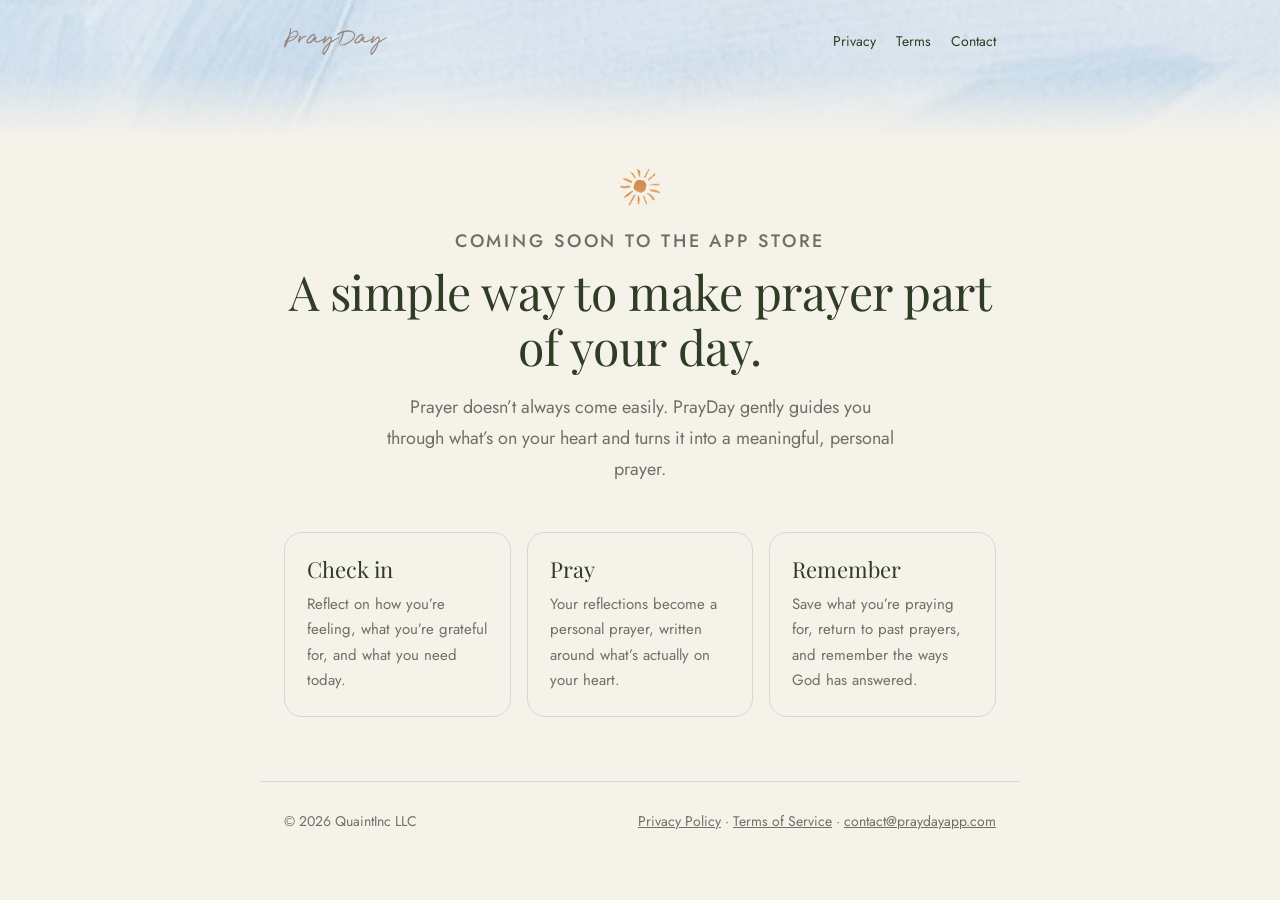
==== index.html @ afdf1d5a "PrayDay site: home page, Privacy Policy and Terms of Service Co-Authored-By: Claude Opus 5.5 <norepl" ====
<!DOCTYPE html>
<html lang="en">
<head>
<meta charset="utf-8">
<meta name="viewport" content="width=device-width, initial-scale=1">
<title>PrayDay · Personal prayer, every day</title>
<meta name="description" content="PrayDay helps you put what's on your heart into words and grow closer to God through prayer.">
<link rel="icon" href="assets/sun-icon.png">
<link rel="preconnect" href="https://fonts.googleapis.com">
<link rel="preconnect" href="https://fonts.gstatic.com" crossorigin>
<link href="https://fonts.googleapis.com/css2?family=Playfair+Display:ital@0;1&family=Jost:wght@400;500&display=swap" rel="stylesheet">
<link rel="stylesheet" href="style.css">
</head>
<body>
<header class="sky">
  <nav>
    <a href="./"><img src="assets/logo-praydayl.svg" alt="PrayDay"></a>
    <div class="links"><a href="privacy.html">Privacy</a><a href="terms.html">Terms</a><a href="mailto:contact@praydayapp.com">Contact</a></div>
  </nav>
</header>

<main>
  <section class="hero">
    <img class="sun" src="assets/sun-icon.png" alt="">
    <p class="kicker" style="margin-top:18px">Coming soon to the App Store</p>
    <h1>A simple way to make prayer part of your day.</h1>
    <p>Prayer doesn’t always come easily. PrayDay gently guides you through what’s on your heart and turns it into a meaningful, personal prayer.</p>
  </section>

  <section class="cards">
    <div class="card"><h3>Check in</h3><p>Reflect on how you’re feeling, what you’re grateful for, and what you need today.</p></div>
    <div class="card"><h3>Pray</h3><p>Your reflections become a personal prayer, written around what’s actually on your heart.</p></div>
    <div class="card"><h3>Remember</h3><p>Save what you’re praying for, return to past prayers, and remember the ways God has answered.</p></div>
  </section>
</main>

<footer>
  <span>© 2026 QuaintInc LLC</span>
  <span><a href="privacy.html">Privacy Policy</a> · <a href="terms.html">Terms of Service</a> · <a href="mailto:contact@praydayapp.com">contact@praydayapp.com</a></span>
</footer>
</body>
</html>
---- style.css ----
:root {
  --bg: #F5F2EA;
  --ink: #23241F;
  --ink2: #6E7065;
  --green: #3A4A2E;
  --green2: #2F3D24;
  --gold: #A9814F;
  --line: rgba(35, 36, 31, 0.13);
}
* { box-sizing: border-box; }
html, body { margin: 0; padding: 0; }
body {
  background: var(--bg);
  color: var(--ink);
  font: 400 16px/1.7 Jost, 'Helvetica Neue', Helvetica, Arial, sans-serif;
  -webkit-font-smoothing: antialiased;
}
a { color: var(--green2); }
a:hover { color: var(--gold); }

.sky {
  height: 150px;
  background: url(assets/onb-sky.png) center top / cover no-repeat;
  position: relative;
}
.sky::after {
  content: '';
  position: absolute; inset: auto 0 0 0; height: 80px;
  background: linear-gradient(180deg, rgba(245, 242, 234, 0), var(--bg) 88%);
}
.sky nav {
  position: relative; z-index: 1;
  max-width: 760px; margin: 0 auto; padding: 28px 24px 0;
  display: flex; align-items: center; justify-content: space-between;
}
.sky nav img { width: 104px; height: auto; display: block; }
.sky nav .links { display: flex; gap: 20px; font-size: 14px; }
.sky nav .links a { color: var(--green2); text-decoration: none; }

main { max-width: 760px; margin: 0 auto; padding: 8px 24px 64px; }
.kicker {
  font: 500 12px/1 Jost, sans-serif; letter-spacing: 0.16em; text-transform: uppercase;
  color: var(--gold); margin: 0;
}
h1, h2, h3 { font-family: 'Playfair Display', Georgia, serif; font-weight: 400; color: var(--green2); }
h1 { font-size: 42px; line-height: 1.15; margin: 14px 0 0; letter-spacing: -0.01em; }
h2 { font-size: 26px; line-height: 1.25; margin: 44px 0 0; }
h3 { font-size: 20px; line-height: 1.3; margin: 28px 0 0; color: var(--ink); }
.rule { width: 44px; height: 1px; background: var(--gold); margin: 26px 0; }
.meta { color: var(--ink2); font-size: 14px; margin: 18px 0 0; }
p, li { color: var(--ink); }
p { margin: 14px 0 0; }
ul { padding-left: 22px; margin: 12px 0 0; }
li { margin: 6px 0; }
.note {
  border: 1px solid var(--gold); padding: 18px 22px; margin: 26px 0 0;
  font-size: 15px; color: var(--ink);
}
.toc { columns: 2; column-gap: 32px; font-size: 15px; }
.toc a { text-decoration: none; }

.hero { text-align: center; padding-top: 10px; }
.hero img.sun { width: 40px; }
.hero h1 { font-size: 48px; }
.hero p { color: var(--ink2); font-size: 18px; max-width: 520px; margin: 18px auto 0; }
.cards { display: grid; grid-template-columns: repeat(3, 1fr); gap: 16px; margin-top: 48px; }
.card { border: 1px solid var(--line); border-radius: 18px; padding: 22px; }
.card h3 { margin: 0; font-size: 22px; color: var(--green2); }
.card p { color: var(--ink2); font-size: 15px; margin-top: 8px; }

footer {
  max-width: 760px; margin: 0 auto; padding: 28px 24px 48px;
  border-top: 1px solid var(--line); color: var(--ink2); font-size: 14px;
  display: flex; flex-wrap: wrap; gap: 8px 24px; justify-content: space-between;
}
footer a { color: var(--ink2); }

@media (max-width: 620px) {
  h1 { font-size: 34px; }
  .hero h1 { font-size: 38px; }
  .cards { grid-template-columns: 1fr; }
  .toc { columns: 1; }
  .sky nav .links { gap: 14px; }
}
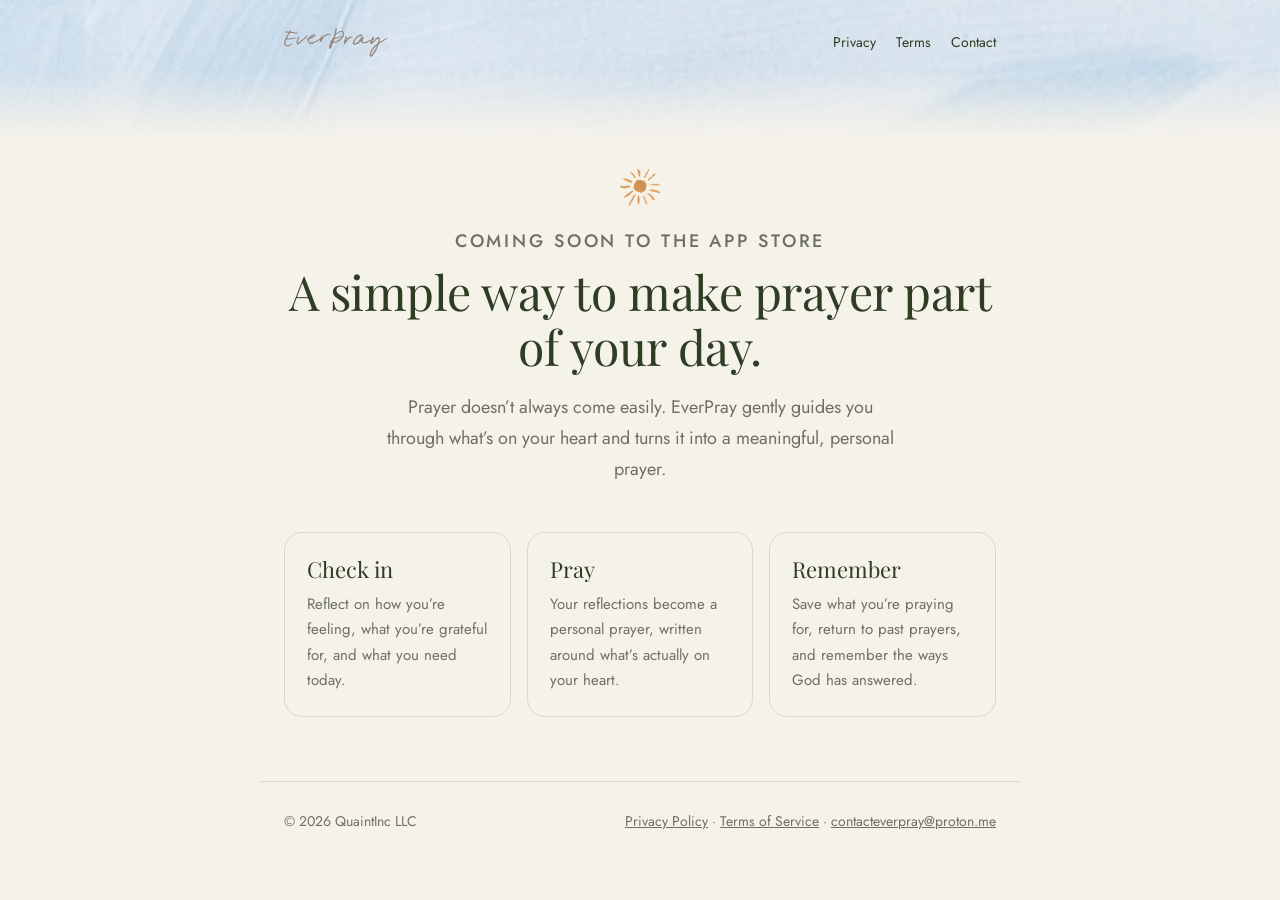
==== commit a2549add: "Rename to EverPray New name, wordmark, app-icon favicon and contact email (contacteverpray@proton.me" ====
--- a/index.html
+++ b/index.html
@@ -3,9 +3,9 @@
 <head>
 <meta charset="utf-8">
 <meta name="viewport" content="width=device-width, initial-scale=1">
-<title>PrayDay · Personal prayer, every day</title>
-<meta name="description" content="PrayDay helps you put what's on your heart into words and grow closer to God through prayer.">
-<link rel="icon" href="assets/sun-icon.png">
+<title>EverPray · Personal prayer, every day</title>
+<meta name="description" content="EverPray helps you put what's on your heart into words and grow closer to God through prayer.">
+<link rel="icon" href="assets/app-icon.png">
 <link rel="preconnect" href="https://fonts.googleapis.com">
 <link rel="preconnect" href="https://fonts.gstatic.com" crossorigin>
 <link href="https://fonts.googleapis.com/css2?family=Playfair+Display:ital@0;1&family=Jost:wght@400;500&display=swap" rel="stylesheet">
@@ -14,8 +14,8 @@
 <body>
 <header class="sky">
   <nav>
-    <a href="./"><img src="assets/logo-praydayl.svg" alt="PrayDay"></a>
-    <div class="links"><a href="privacy.html">Privacy</a><a href="terms.html">Terms</a><a href="mailto:contact@praydayapp.com">Contact</a></div>
+    <a href="./"><img src="assets/logo-everpray.svg" alt="EverPray"></a>
+    <div class="links"><a href="privacy.html">Privacy</a><a href="terms.html">Terms</a><a href="mailto:contacteverpray@proton.me">Contact</a></div>
   </nav>
 </header>
 
@@ -24,7 +24,7 @@
     <img class="sun" src="assets/sun-icon.png" alt="">
     <p class="kicker" style="margin-top:18px">Coming soon to the App Store</p>
     <h1>A simple way to make prayer part of your day.</h1>
-    <p>Prayer doesn’t always come easily. PrayDay gently guides you through what’s on your heart and turns it into a meaningful, personal prayer.</p>
+    <p>Prayer doesn’t always come easily. EverPray gently guides you through what’s on your heart and turns it into a meaningful, personal prayer.</p>
   </section>
 
   <section class="cards">
@@ -36,7 +36,7 @@
 
 <footer>
   <span>© 2026 QuaintInc LLC</span>
-  <span><a href="privacy.html">Privacy Policy</a> · <a href="terms.html">Terms of Service</a> · <a href="mailto:contact@praydayapp.com">contact@praydayapp.com</a></span>
+  <span><a href="privacy.html">Privacy Policy</a> · <a href="terms.html">Terms of Service</a> · <a href="mailto:contacteverpray@proton.me">contacteverpray@proton.me</a></span>
 </footer>
 </body>
 </html>
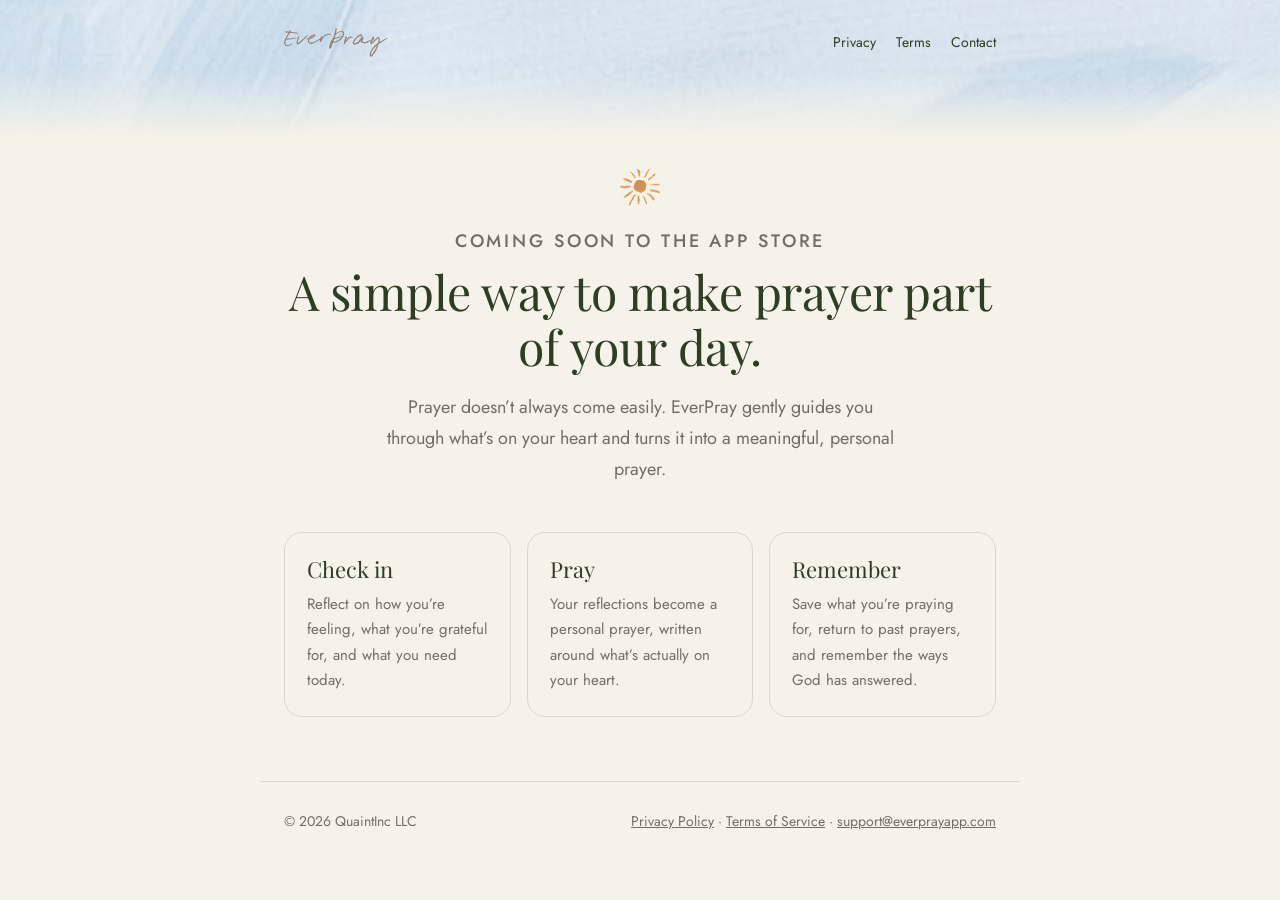
==== commit 842c0cf0: "Contact email: support@everprayapp.com Co-Authored-By: Claude Opus 5.5 <noreply@anthropic.com> Claud" ====
--- a/index.html
+++ b/index.html
@@ -15,7 +15,7 @@
 <header class="sky">
   <nav>
     <a href="./"><img src="assets/logo-everpray.svg" alt="EverPray"></a>
-    <div class="links"><a href="privacy.html">Privacy</a><a href="terms.html">Terms</a><a href="mailto:contacteverpray@proton.me">Contact</a></div>
+    <div class="links"><a href="privacy.html">Privacy</a><a href="terms.html">Terms</a><a href="mailto:support@everprayapp.com">Contact</a></div>
   </nav>
 </header>
 
@@ -36,7 +36,7 @@
 
 <footer>
   <span>© 2026 QuaintInc LLC</span>
-  <span><a href="privacy.html">Privacy Policy</a> · <a href="terms.html">Terms of Service</a> · <a href="mailto:contacteverpray@proton.me">contacteverpray@proton.me</a></span>
+  <span><a href="privacy.html">Privacy Policy</a> · <a href="terms.html">Terms of Service</a> · <a href="mailto:support@everprayapp.com">support@everprayapp.com</a></span>
 </footer>
 </body>
 </html>
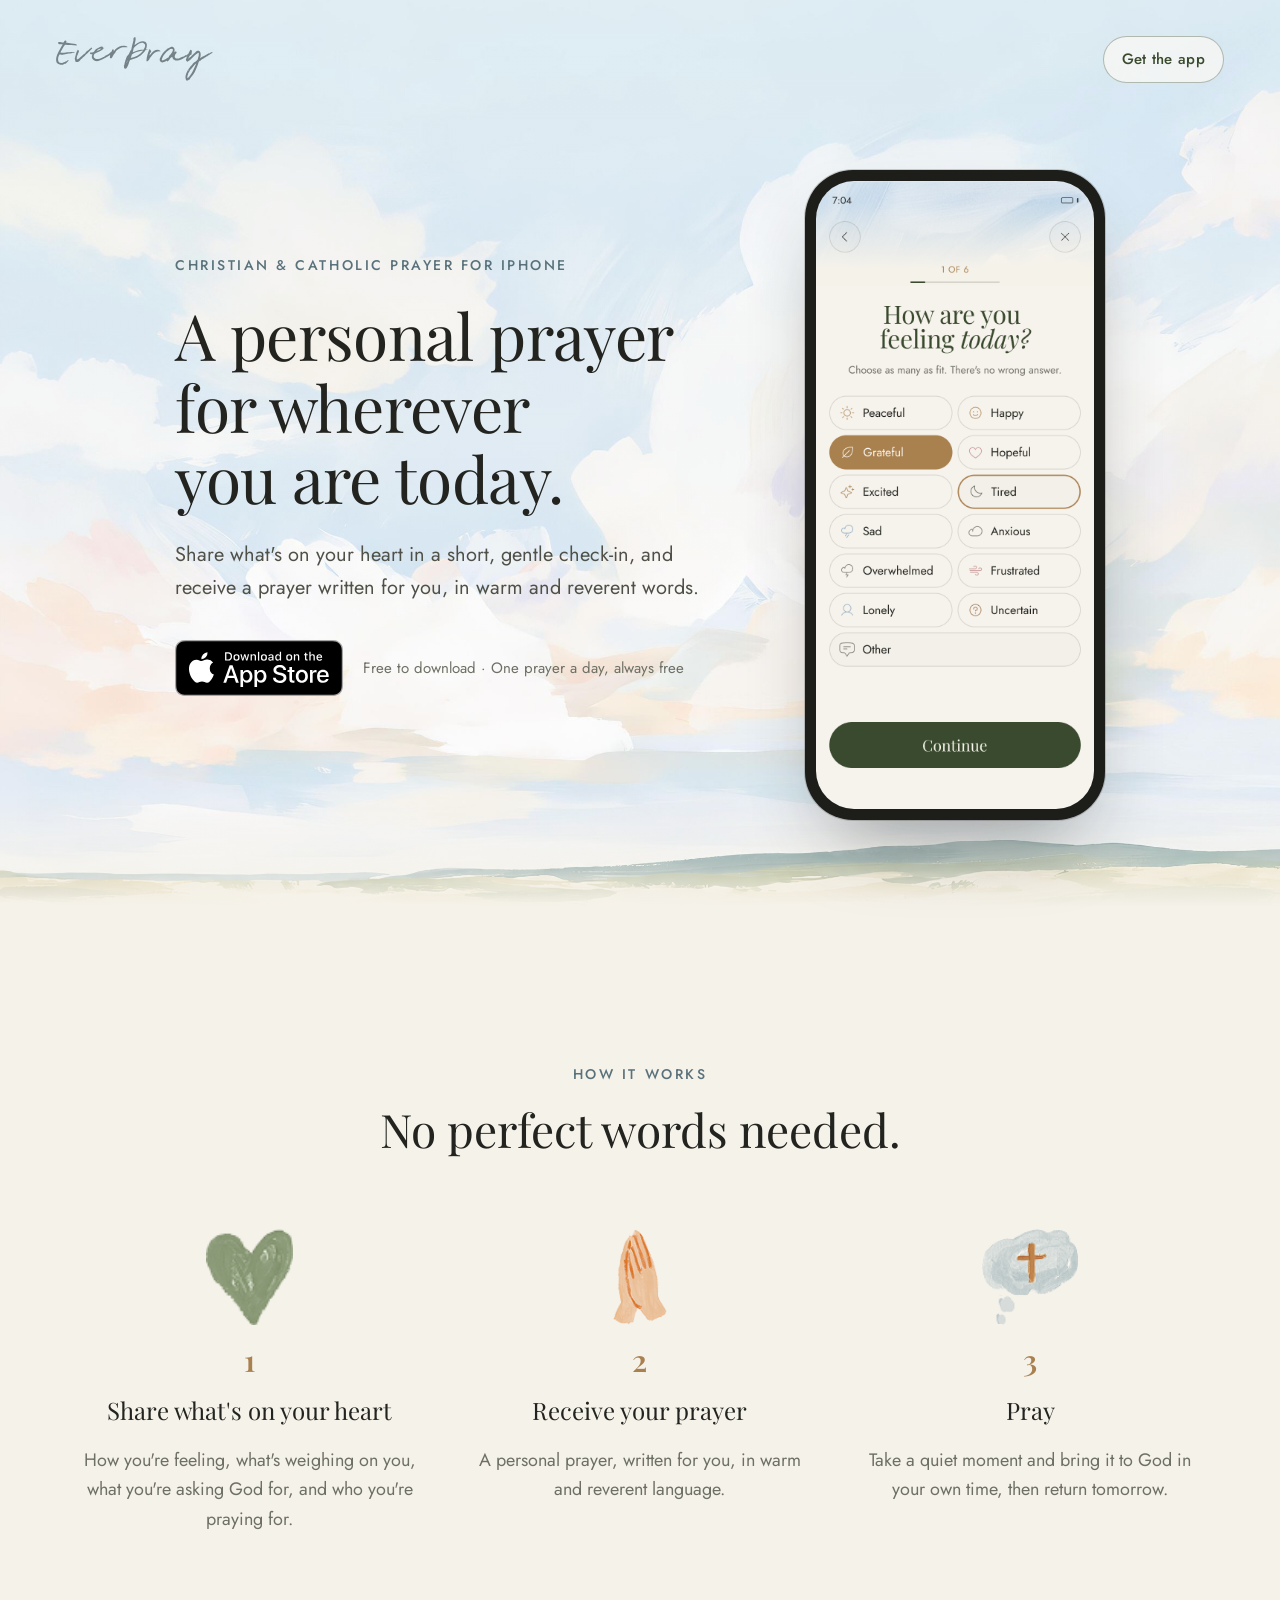
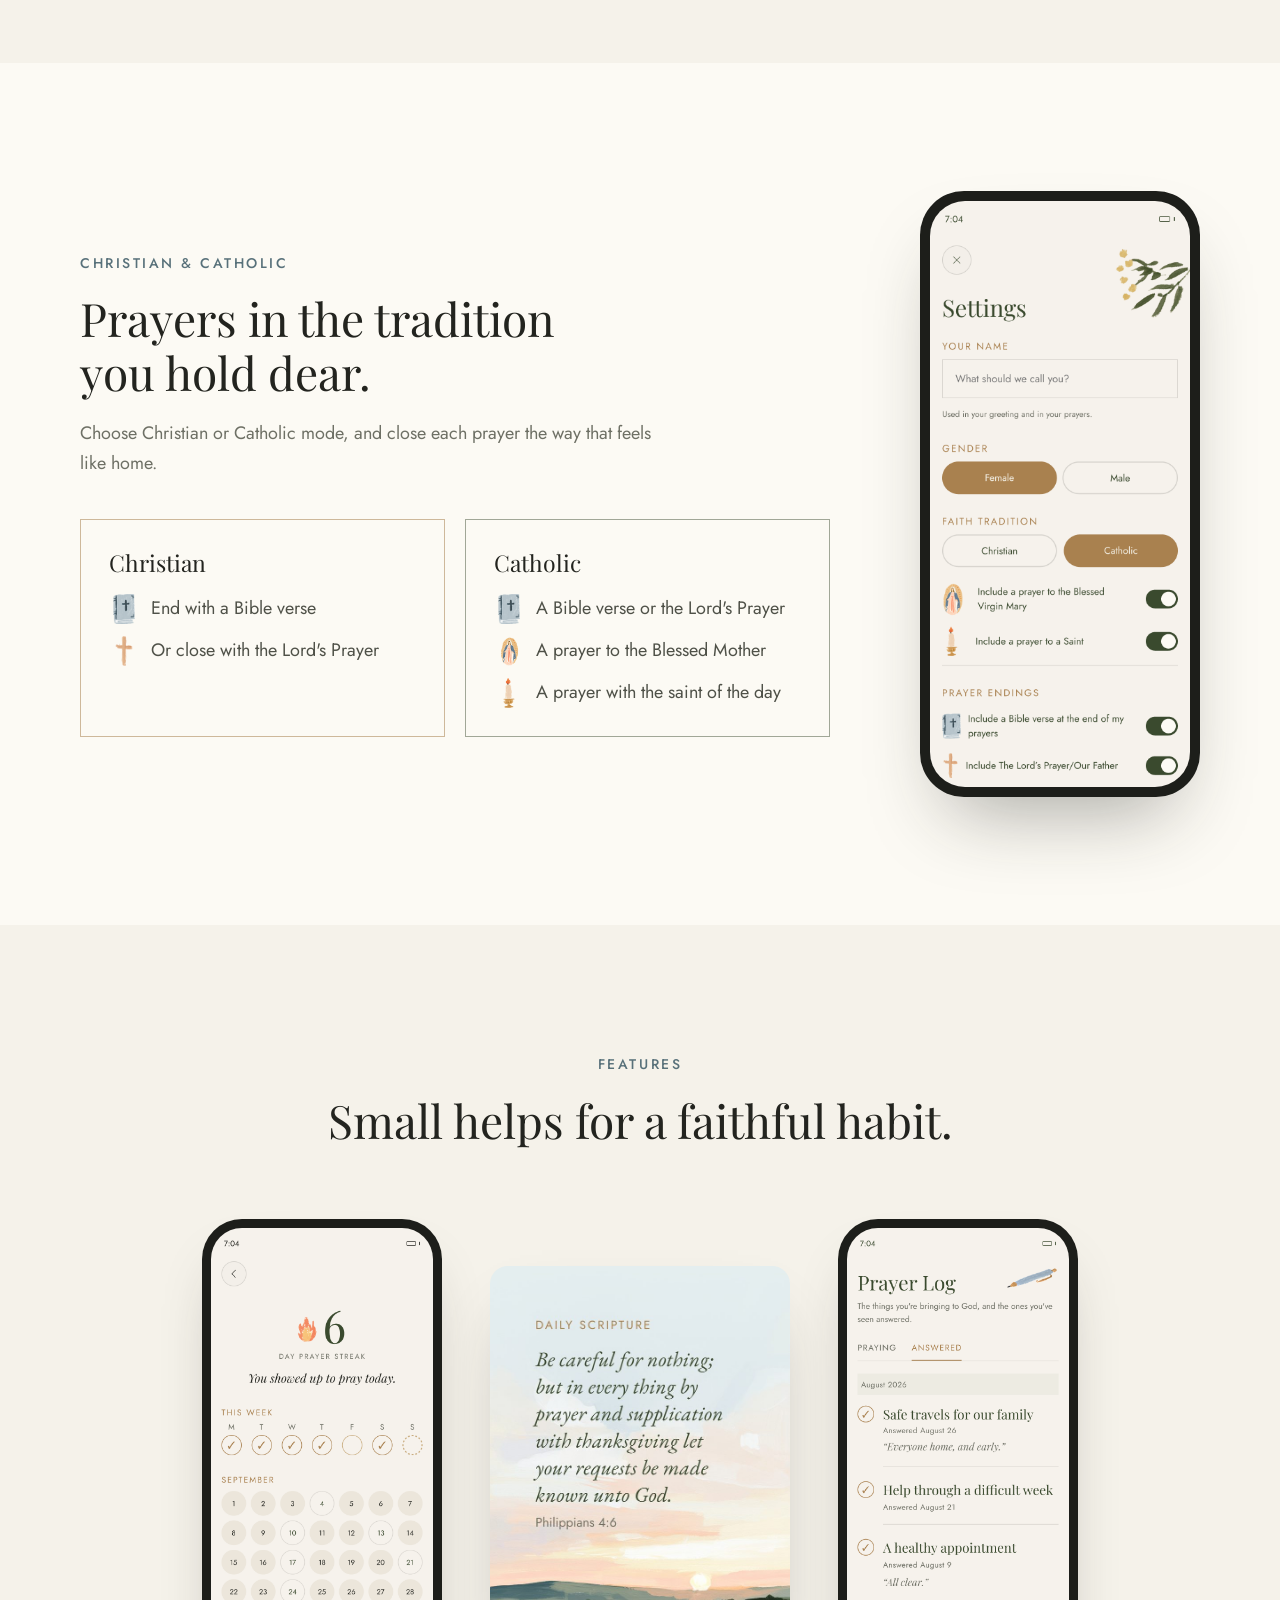
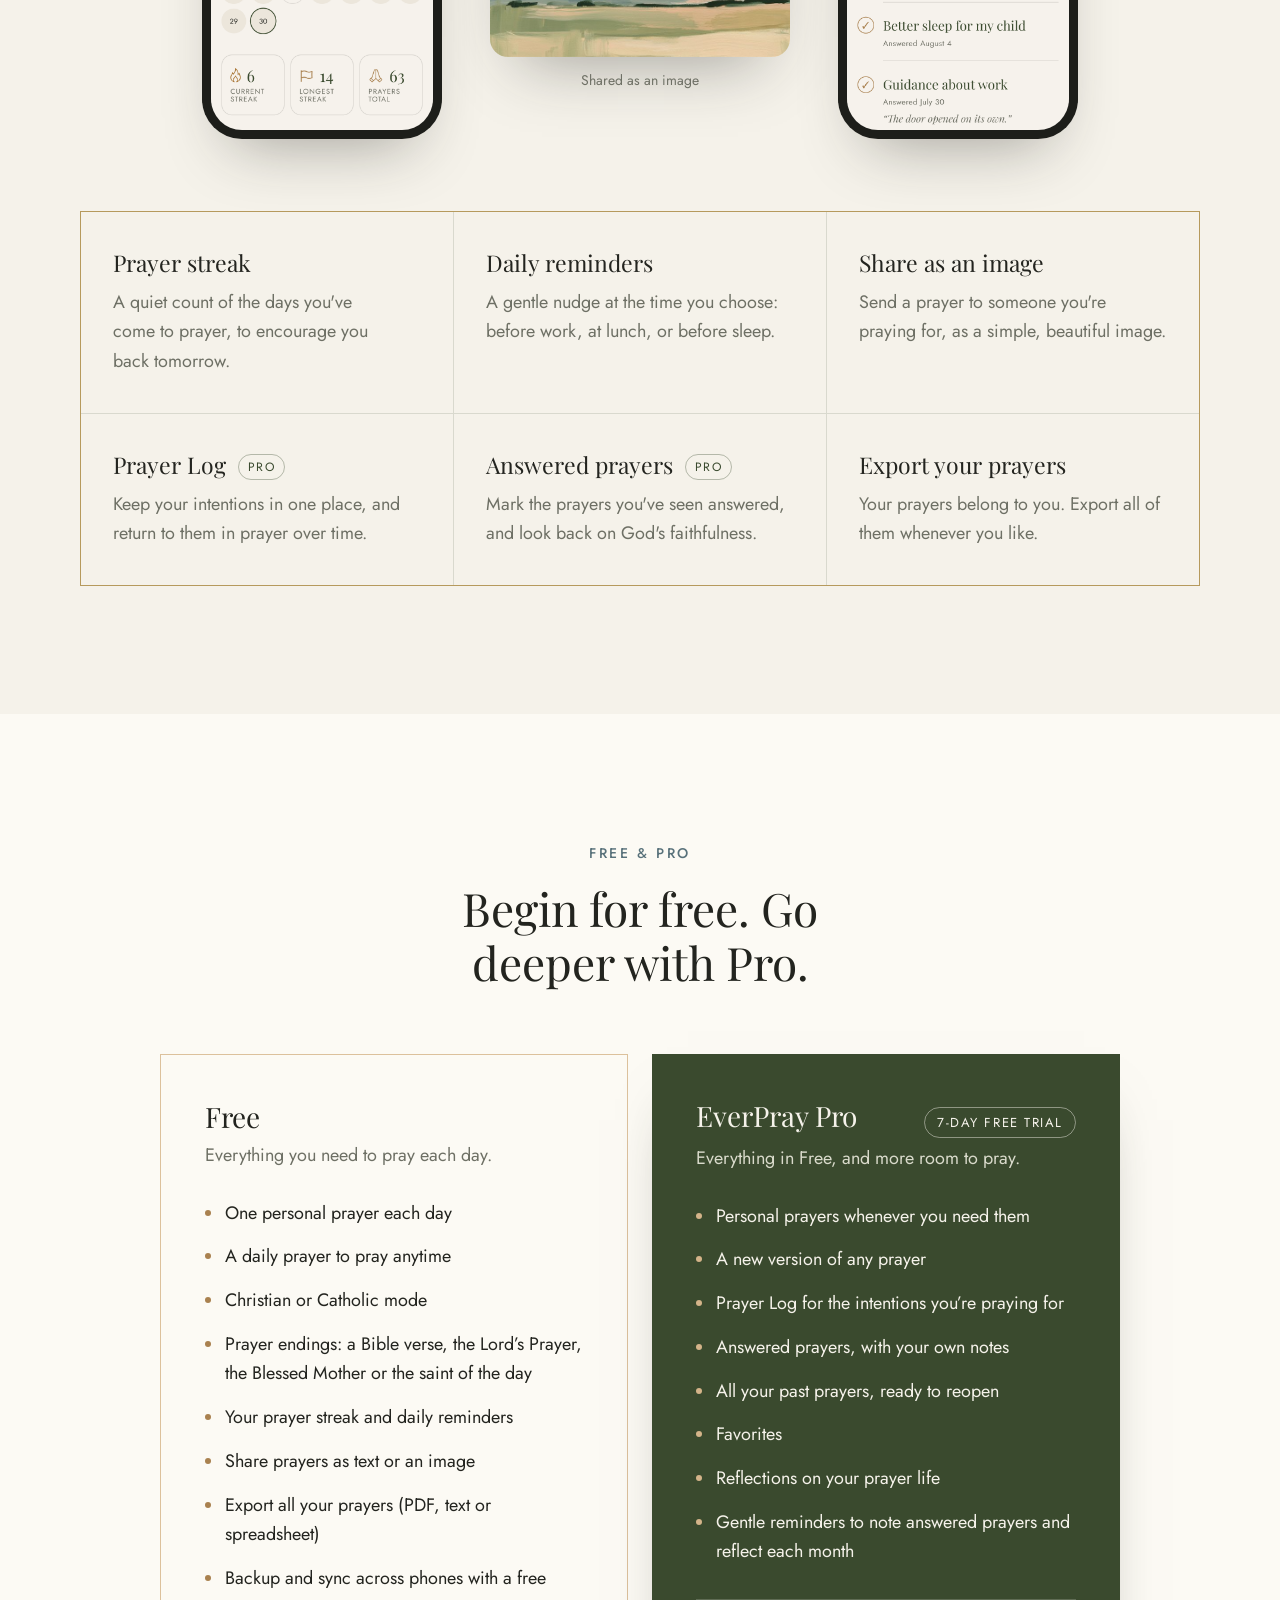
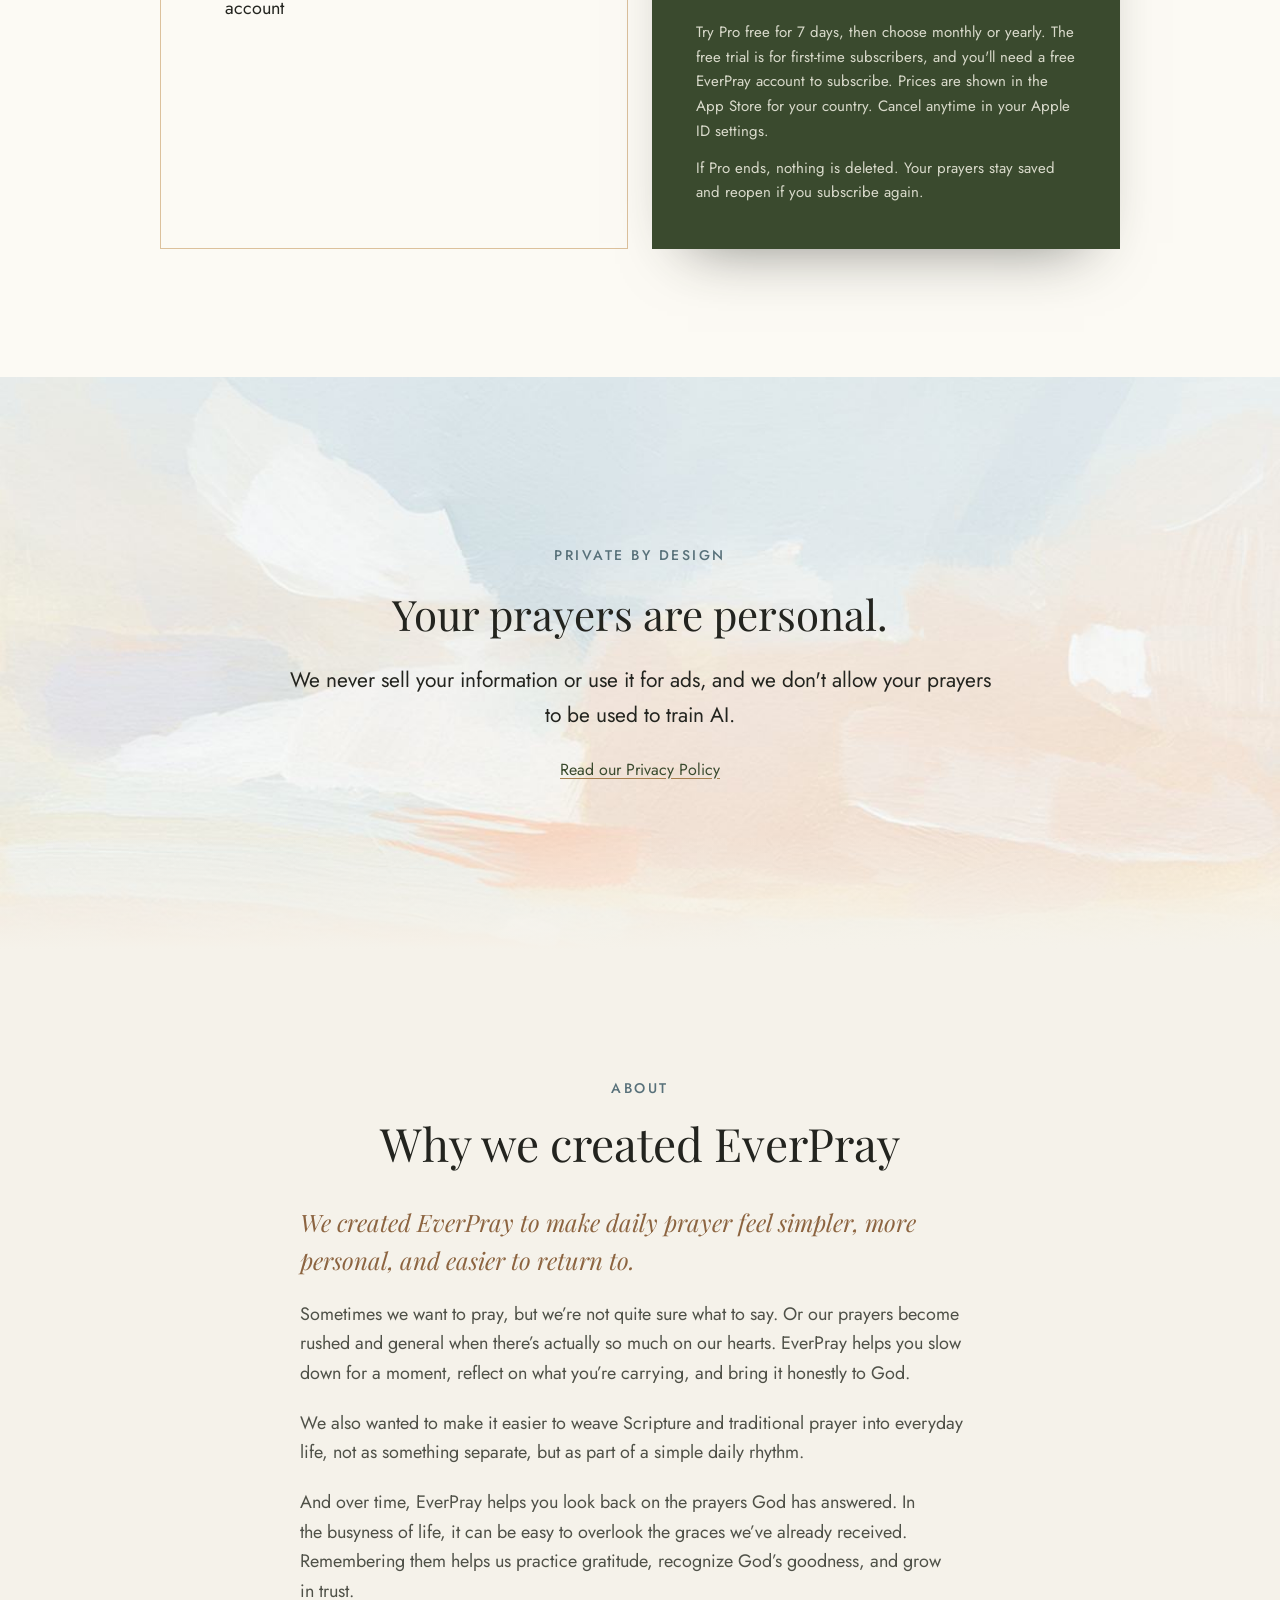
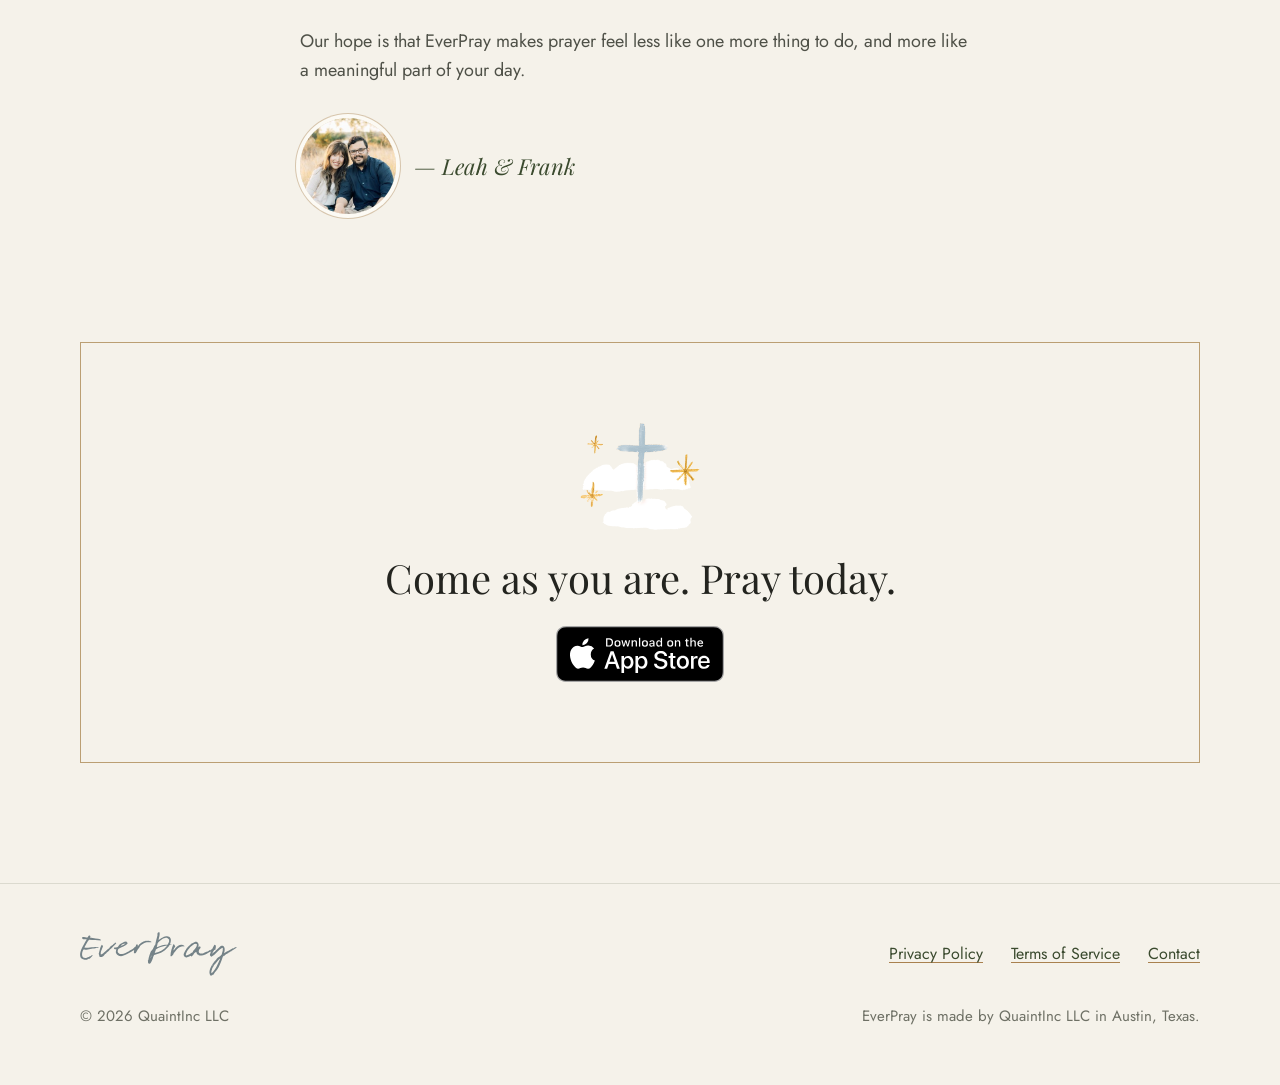
==== commit d5b722a7: "Rebuild home page from the Claude Design handoff New one-page marketing site: index.html, styles.css" ====
--- a/index.html
+++ b/index.html
@@ -3,40 +3,289 @@
 <head>
 <meta charset="utf-8">
 <meta name="viewport" content="width=device-width, initial-scale=1">
-<title>EverPray · Personal prayer, every day</title>
-<meta name="description" content="EverPray helps you put what's on your heart into words and grow closer to God through prayer.">
+<title>EverPray — A personal prayer for wherever you are today</title>
+<meta name="description" content="EverPray is a Christian and Catholic prayer app for iPhone. Share what's on your heart and receive a personal prayer, written for you.">
+<link rel="canonical" href="https://everprayapp.com/">
+<meta property="og:type" content="website">
+<meta property="og:site_name" content="EverPray">
+<meta property="og:title" content="EverPray — A personal prayer for wherever you are today">
+<meta property="og:description" content="EverPray is a Christian and Catholic prayer app for iPhone. Share what's on your heart and receive a personal prayer, written for you.">
+<meta property="og:url" content="https://everprayapp.com/">
+<meta property="og:image" content="https://everprayapp.com/assets/og-image.jpg">
+<meta property="og:image:width" content="1200">
+<meta property="og:image:height" content="630">
+<meta property="og:image:alt" content="A soft painted morning sky over green hills">
+<meta name="twitter:card" content="summary_large_image">
+<meta name="theme-color" content="#F5F2EA">
 <link rel="icon" href="assets/app-icon.png">
+<link rel="apple-touch-icon" href="assets/app-icon.png">
 <link rel="preconnect" href="https://fonts.googleapis.com">
 <link rel="preconnect" href="https://fonts.gstatic.com" crossorigin>
-<link href="https://fonts.googleapis.com/css2?family=Playfair+Display:ital@0;1&family=Jost:wght@400;500&display=swap" rel="stylesheet">
-<link rel="stylesheet" href="style.css">
+<link href="https://fonts.googleapis.com/css2?family=Jost:wght@300;400;500&amp;family=Playfair+Display:ital,wght@0,400;0,500;1,400&amp;display=swap" rel="stylesheet">
+<link rel="stylesheet" href="styles.css">
+<script src="main.js" defer></script>
 </head>
 <body>
-<header class="sky">
-  <nav>
-    <a href="./"><img src="assets/logo-everpray.svg" alt="EverPray"></a>
-    <div class="links"><a href="privacy.html">Privacy</a><a href="terms.html">Terms</a><a href="mailto:support@everprayapp.com">Contact</a></div>
-  </nav>
+<div class="page">
+
+<header class="site-header">
+  <a href="#top" class="site-header__logo" aria-label="EverPray home">
+    <img src="assets/logo.svg" alt="EverPray" width="157" height="44">
+  </a>
+  <a href="#download" class="pill-link">Get the app</a>
 </header>
 
-<main>
-  <section class="hero">
-    <img class="sun" src="assets/sun-icon.png" alt="">
-    <p class="kicker" style="margin-top:18px">Coming soon to the App Store</p>
-    <h1>A simple way to make prayer part of your day.</h1>
-    <p>Prayer doesn’t always come easily. EverPray gently guides you through what’s on your heart and turns it into a meaningful, personal prayer.</p>
-  </section>
-
-  <section class="cards">
-    <div class="card"><h3>Check in</h3><p>Reflect on how you’re feeling, what you’re grateful for, and what you need today.</p></div>
-    <div class="card"><h3>Pray</h3><p>Your reflections become a personal prayer, written around what’s actually on your heart.</p></div>
-    <div class="card"><h3>Remember</h3><p>Save what you’re praying for, return to past prayers, and remember the ways God has answered.</p></div>
-  </section>
+<main id="top">
+
+<!-- HERO -->
+<section class="hero" aria-labelledby="hero-title">
+  <div class="hero__bg" aria-hidden="true">
+    <img src="assets/hero-sky-landscape.jpg" alt="" width="2400" height="1800" fetchpriority="high">
+  </div>
+  <div class="hero__wash" aria-hidden="true"></div>
+  <div class="hero__inner">
+    <div class="hero__text">
+      <p class="eyebrow hero__eyebrow">Christian &amp; Catholic prayer for iPhone</p>
+      <h1 id="hero-title">A personal prayer for wherever you are today.</h1>
+      <p class="lead hero__lead">Share what's on your heart in a short, gentle check-in, and receive a prayer written for you, in warm and reverent words.</p>
+      <div id="download" class="hero__download">
+        <!-- TODO: replace with the real EverPray App Store URL -->
+        <a href="https://apps.apple.com/" class="badge">
+          <img src="assets/app-store-badge.svg" alt="Download EverPray on the App Store" width="168" height="56">
+        </a>
+        <span class="small">Free to download · One prayer a day, always free</span>
+      </div>
+    </div>
+    <div class="phone phone--hero">
+      <div class="phone__screen">
+        <img src="assets/shot-checkin.png" alt="EverPray check-in screen asking “How are you feeling today?” with gentle choices such as Peaceful, Grateful, Tired and Hopeful" width="390" height="844">
+      </div>
+    </div>
+  </div>
+</section>
+
+<!-- HOW IT WORKS -->
+<section id="how" class="section" aria-labelledby="how-title">
+  <div class="container">
+    <div class="section-head" data-fade>
+      <p class="eyebrow">How it works</p>
+      <h2 id="how-title">No perfect words needed.</h2>
+    </div>
+    <ol class="steps">
+      <li class="step" data-fade>
+        <img src="assets/icon-heart.png" alt="" aria-hidden="true" width="96" height="96" loading="lazy">
+        <span class="step__num">1</span>
+        <h3>Share what's on your heart</h3>
+        <p>How you're feeling, what's weighing on you, what you're asking God for, and who you're praying for.</p>
+      </li>
+      <li class="step" data-fade>
+        <img src="assets/icon-hands.png" alt="" aria-hidden="true" width="96" height="96" loading="lazy">
+        <span class="step__num">2</span>
+        <h3>Receive your prayer</h3>
+        <p>A personal prayer, written for you, in warm and reverent language.</p>
+      </li>
+      <li class="step" data-fade>
+        <img src="assets/icon-remember.png" alt="" aria-hidden="true" width="96" height="96" loading="lazy">
+        <span class="step__num">3</span>
+        <h3>Pray</h3>
+        <p>Take a quiet moment and bring it to God in your own time, then return tomorrow.</p>
+      </li>
+    </ol>
+  </div>
+</section>
+
+<!-- CHRISTIAN & CATHOLIC -->
+<section id="traditions" class="section section--panel" aria-labelledby="trad-title">
+  <div class="container traditions">
+    <div class="traditions__text" data-fade>
+      <p class="eyebrow">Christian &amp; Catholic</p>
+      <h2 id="trad-title">Prayers in the tradition you hold dear.</h2>
+      <p class="traditions__intro">Choose Christian or Catholic mode, and close each prayer the way that feels like home.</p>
+      <div class="modes">
+        <div class="mode mode--christian">
+          <h3>Christian</h3>
+          <ul class="mode__list">
+            <li><img src="assets/icon-bible.png" alt="" aria-hidden="true" width="30" height="30" loading="lazy">End with a Bible verse</li>
+            <li><img src="assets/icon-cross.png" alt="" aria-hidden="true" width="30" height="30" loading="lazy">Or close with the Lord's Prayer</li>
+          </ul>
+        </div>
+        <div class="mode mode--catholic">
+          <h3>Catholic</h3>
+          <ul class="mode__list">
+            <li><img src="assets/icon-bible.png" alt="" aria-hidden="true" width="30" height="30" loading="lazy">A Bible verse or the Lord's Prayer</li>
+            <li><img src="assets/icon-mary.png" alt="" aria-hidden="true" width="30" height="30" loading="lazy">A prayer to the Blessed Mother</li>
+            <li><img src="assets/icon-candle.png" alt="" aria-hidden="true" width="30" height="30" loading="lazy">A prayer with the saint of the day</li>
+          </ul>
+        </div>
+      </div>
+    </div>
+    <div class="traditions__phone" data-fade>
+      <div class="phone phone--md">
+        <div class="phone__screen">
+          <img src="assets/shot-settings.png" alt="EverPray settings in Catholic mode, with options to include a prayer to the Blessed Virgin Mary, a prayer to a saint, a Bible verse and the Lord’s Prayer" width="390" height="844" loading="lazy">
+        </div>
+      </div>
+    </div>
+  </div>
+</section>
+
+<!-- FEATURES -->
+<section id="features" class="section" aria-labelledby="feat-title">
+  <div class="container">
+    <div class="section-head" data-fade>
+      <p class="eyebrow">Features</p>
+      <h2 id="feat-title">Small helps for a faithful habit.</h2>
+    </div>
+    <div class="showcase" data-fade>
+      <div class="phone phone--sm">
+        <div class="phone__screen">
+          <img src="assets/shot-streak.png" alt="Prayer streak screen showing a 6-day streak and a calendar of days prayed this month" width="780" height="1688" loading="lazy">
+        </div>
+      </div>
+      <figure class="share-card">
+        <img src="assets/share-card.jpg" alt="A prayer shared as an image: Philippians 4:6 over a soft painted sunrise" width="676" height="881" loading="lazy">
+        <figcaption>Shared as an image</figcaption>
+      </figure>
+      <div class="phone phone--sm">
+        <div class="phone__screen">
+          <img src="assets/shot-prayer-log.png" alt="Prayer Log screen listing answered prayers, such as safe travels for our family and help through a difficult week" width="390" height="844" loading="lazy">
+        </div>
+      </div>
+    </div>
+    <div class="feature-grid">
+      <div class="feature" data-fade>
+        <h3>Prayer streak</h3>
+        <p>A quiet count of the days you've come to prayer, to encourage you back tomorrow.</p>
+      </div>
+      <div class="feature" data-fade>
+        <h3>Daily reminders</h3>
+        <p>A gentle nudge at the time you choose: before work, at lunch, or before sleep.</p>
+      </div>
+      <div class="feature" data-fade>
+        <h3>Share as an image</h3>
+        <p>Send a prayer to someone you're praying for, as a simple, beautiful image.</p>
+      </div>
+      <div class="feature" data-fade>
+        <h3>Prayer Log <span class="pro-pill">Pro</span></h3>
+        <p>Keep your intentions in one place, and return to them in prayer over time.</p>
+      </div>
+      <div class="feature" data-fade>
+        <h3>Answered prayers <span class="pro-pill">Pro</span></h3>
+        <p>Mark the prayers you've seen answered, and look back on God's faithfulness.</p>
+      </div>
+      <div class="feature" data-fade>
+        <h3>Export your prayers</h3>
+        <p>Your prayers belong to you. Export all of them whenever you like.</p>
+      </div>
+    </div>
+  </div>
+</section>
+
+<!-- FREE & PRO -->
+<section id="pro" class="section section--panel" aria-labelledby="pro-title">
+  <div class="container container--plans">
+    <div class="section-head" data-fade>
+      <p class="eyebrow">Free &amp; Pro</p>
+      <h2 id="pro-title">Begin for free. Go deeper with Pro.</h2>
+    </div>
+    <div class="plans">
+      <div class="plan plan--free" data-fade>
+        <h3>Free</h3>
+        <p class="plan__sub">Everything you need to pray each day.</p>
+        <ul class="plan__list">
+          <li>One personal prayer each day</li>
+          <li>A daily prayer to pray anytime</li>
+          <li>Christian or Catholic mode</li>
+          <li>Prayer endings: a Bible verse, the Lord’s Prayer, the Blessed Mother or the saint of the day</li>
+          <li>Your prayer streak and daily reminders</li>
+          <li>Share prayers as text or an image</li>
+          <li>Export all your prayers (PDF, text or spreadsheet)</li>
+          <li>Backup and sync across phones with a free account</li>
+        </ul>
+      </div>
+      <div class="plan plan--pro" data-fade>
+        <div class="plan__head">
+          <h3>EverPray Pro</h3>
+          <span class="trial-pill">7-day free trial</span>
+        </div>
+        <p class="plan__sub">Everything in Free, and more room to pray.</p>
+        <ul class="plan__list">
+          <li>Personal prayers whenever you need them</li>
+          <li>A new version of any prayer</li>
+          <li>Prayer Log for the intentions you’re praying for</li>
+          <li>Answered prayers, with your own notes</li>
+          <li>All your past prayers, ready to reopen</li>
+          <li>Favorites</li>
+          <li>Reflections on your prayer life</li>
+          <li>Gentle reminders to note answered prayers and reflect each month</li>
+        </ul>
+        <p class="plan__fine plan__fine--first">Try Pro free for 7 days, then choose monthly or yearly. The free trial is for first-time subscribers, and you'll need a free EverPray account to subscribe. Prices are shown in the App Store for your country. Cancel anytime in your Apple ID settings.</p>
+        <p class="plan__fine">If Pro ends, nothing is deleted. Your prayers stay saved and reopen if you subscribe again.</p>
+      </div>
+    </div>
+  </div>
+</section>
+
+<!-- PRIVATE BY DESIGN -->
+<section id="privacy" class="privacy" aria-labelledby="priv-title">
+  <div class="privacy__bg" aria-hidden="true">
+    <img src="assets/sky-pale.jpg" alt="" width="1352" height="1420" loading="lazy">
+  </div>
+  <div class="privacy__fade" aria-hidden="true"></div>
+  <div class="privacy__inner" data-fade>
+    <p class="eyebrow">Private by design</p>
+    <h2 id="priv-title">Your prayers are personal.</h2>
+    <p class="privacy__text">We never sell your information or use it for ads, and we don't allow your prayers to be used to train AI.</p>
+    <p class="privacy__link"><a href="privacy.html">Read our Privacy Policy</a></p>
+  </div>
+</section>
+
+<!-- ABOUT -->
+<section id="about" class="section" aria-labelledby="about-title">
+  <div class="about" data-fade>
+    <p class="eyebrow">About</p>
+    <h2 id="about-title">Why we created EverPray</h2>
+    <p class="about__lead">We created EverPray to make daily prayer feel simpler, more personal, and easier to return to.</p>
+    <p>Sometimes we want to pray, but we’re not quite sure what to say. Or our prayers become rushed and general when there’s actually so much on our hearts. EverPray helps you slow down for a moment, reflect on what you’re carrying, and bring it honestly to God.</p>
+    <p>We also wanted to make it easier to weave Scripture and traditional prayer into everyday life, not as something separate, but as part of a simple daily rhythm.</p>
+    <p>And over time, EverPray helps you look back on the prayers God has answered. In the busyness of life, it can be easy to overlook the graces we’ve already received. Remembering them helps us practice gratitude, recognize God’s goodness, and grow in trust.</p>
+    <p>Our hope is that EverPray makes prayer feel less like one more thing to do, and more like a meaningful part of your day.</p>
+    <div class="signature">
+      <img src="assets/founders-crop.jpg" alt="Leah and Frank, the founders of EverPray" width="96" height="96" loading="lazy">
+      <p>— Leah &amp; Frank</p>
+    </div>
+  </div>
+</section>
+
+<!-- CLOSING CTA -->
+<section class="cta-section" aria-labelledby="cta-title">
+  <div class="cta" data-fade>
+    <img src="assets/cross-clouds.png" alt="" aria-hidden="true" width="120" height="107" loading="lazy">
+    <h2 id="cta-title">Come as you are. Pray today.</h2>
+    <!-- TODO: replace with the real EverPray App Store URL -->
+    <a href="https://apps.apple.com/" class="badge">
+      <img src="assets/app-store-badge.svg" alt="Download EverPray on the App Store" width="168" height="56" loading="lazy">
+    </a>
+  </div>
+</section>
+
 </main>
 
-<footer>
-  <span>© 2026 QuaintInc LLC</span>
-  <span><a href="privacy.html">Privacy Policy</a> · <a href="terms.html">Terms of Service</a> · <a href="mailto:support@everprayapp.com">support@everprayapp.com</a></span>
+<footer class="site-footer">
+  <div class="site-footer__inner">
+    <img src="assets/logo.svg" alt="EverPray" width="157" height="44" loading="lazy">
+    <nav class="site-footer__nav" aria-label="Footer">
+      <a href="privacy.html">Privacy Policy</a>
+      <a href="terms.html">Terms of Service</a>
+      <a href="mailto:support@everprayapp.com">Contact</a>
+    </nav>
+    <div class="site-footer__legal">
+      <p>© 2026 QuaintInc LLC</p>
+      <p>EverPray is made by QuaintInc LLC in Austin, Texas.</p>
+    </div>
+  </div>
 </footer>
+
+</div>
 </body>
 </html>
--- a/styles.css
+++ b/styles.css
@@ -0,0 +1,471 @@
+/* EverPray home page. privacy.html and terms.html use style.css. */
+
+:root {
+  --bg: #F5F2EA;
+  --panel: #FCFAF4;
+  --ink: #23241F;
+  --ink-2: #4F5148;
+  --muted: #6E7065;
+  --green: #3A4A2E;
+  --gold: #A9814F;
+  --gold-light: #D4B48A;
+  --on-green-muted: #D9DACB;
+  --eyebrow: #58717A;     /* reference #718E99, darkened to reach 4.5:1 */
+  --about-lead: #8C6440;  /* reference #A8784D, darkened to reach 4.5:1 */
+  --bezel: #1d1e1a;
+  --hairline: rgba(58, 74, 46, 0.15);
+
+  --serif: 'Playfair Display', Georgia, serif;
+  --sans: 'Jost', system-ui, sans-serif;
+  --side: clamp(20px, 5vw, 56px);
+  --section-y: clamp(72px, 10vw, 128px);
+}
+
+/* ---------- Base ---------- */
+
+* { box-sizing: border-box; }
+html { scroll-behavior: smooth; }
+body {
+  margin: 0;
+  background: var(--bg);
+  color: var(--ink);
+  font-family: var(--sans);
+  font-size: 18px;
+  line-height: 1.65;
+  -webkit-font-smoothing: antialiased;
+}
+h1, h2, h3, p, ul, ol, figure { margin: 0; }
+img { max-width: 100%; }
+
+a { color: var(--green); text-decoration-color: var(--gold); text-underline-offset: 3px; }
+a:hover { color: var(--ink); }
+a:focus-visible { outline: 2px solid var(--gold); outline-offset: 3px; border-radius: 4px; }
+
+h1, h2, h3 { font-family: var(--serif); font-weight: 400; }
+h2 { font-size: clamp(30px, 4.4vw, 46px); line-height: 1.18; text-wrap: balance; }
+p { text-wrap: pretty; }
+
+.page { min-height: 100vh; background: var(--bg); overflow-x: hidden; }
+
+.eyebrow {
+  font-size: 14px;
+  font-weight: 500;
+  letter-spacing: 0.18em;
+  text-transform: uppercase;
+  color: var(--eyebrow);
+}
+.eyebrow + h2 { margin-top: 16px; }
+
+.lead { font-size: clamp(18px, 2vw, 20px); }
+.small { font-size: 15px; color: var(--muted); }
+
+.section { padding: var(--section-y) var(--side); }
+.section--panel { background: var(--panel); }
+.container { max-width: 1120px; margin: 0 auto; }
+.section-head { text-align: center; max-width: 640px; margin: 0 auto; }
+
+/* ---------- App Store badge ---------- */
+
+.badge { display: inline-block; border-radius: 12px; line-height: 0; }
+.badge img { display: block; width: auto; height: 56px; transition: opacity 0.2s ease; }
+.badge:hover img { opacity: 0.85; }
+
+/* ---------- iPhone frame ---------- */
+
+.phone {
+  flex: none;
+  aspect-ratio: 9 / 19.5;
+  background: var(--bezel);
+  box-shadow: 0 32px 64px -30px rgba(35, 36, 31, 0.42);
+}
+.phone__screen {
+  position: relative;
+  width: 100%;
+  height: 100%;
+  overflow: hidden;
+  background: var(--panel);
+}
+.phone__screen img { display: block; width: 100%; height: 100%; object-fit: cover; }
+
+.phone--hero {
+  width: min(300px, 72vw);
+  padding: 11px;
+  border-radius: 48px;
+  box-shadow: 0 40px 80px -30px rgba(35, 36, 31, 0.45), 0 0 0 1px rgba(35, 36, 31, 0.2);
+}
+.phone--hero .phone__screen { border-radius: 38px; }
+
+.phone--md {
+  width: min(280px, 70vw);
+  padding: 10px;
+  border-radius: 44px;
+  box-shadow: 0 40px 80px -30px rgba(35, 36, 31, 0.4);
+}
+.phone--md .phone__screen { border-radius: 35px; }
+
+.phone--sm { width: min(240px, 64vw); padding: 9px; border-radius: 40px; }
+.phone--sm .phone__screen { border-radius: 31px; background: #F4F1EA; }
+
+/* ---------- Header ---------- */
+
+.site-header {
+  position: absolute;
+  top: 0;
+  left: 0;
+  right: 0;
+  z-index: 5;
+  padding: 36px var(--side) 20px;
+  display: flex;
+  align-items: center;
+  justify-content: space-between;
+  gap: 16px;
+}
+.site-header__logo { display: flex; align-items: center; text-decoration: none; }
+.site-header__logo img { display: block; width: auto; height: 44px; }
+
+.pill-link {
+  font-size: 15px;
+  font-weight: 500;
+  letter-spacing: 0.02em;
+  text-decoration: none;
+  color: var(--green);
+  padding: 10px 18px;
+  border: 1px solid rgba(58, 74, 46, 0.35);
+  border-radius: 999px;
+  background: rgba(252, 250, 244, 0.7);
+  transition: background-color 0.2s ease, border-color 0.2s ease;
+}
+.pill-link:hover { color: var(--green); background: var(--panel); border-color: var(--green); }
+.pill-link:focus-visible { border-radius: 999px; }
+
+/* ---------- Hero ---------- */
+
+.hero {
+  position: relative;
+  overflow: hidden;
+  padding: clamp(120px, 16vw, 170px) var(--side) clamp(64px, 9vw, 120px);
+}
+.hero__bg { position: absolute; inset: 0; z-index: 0; }
+.hero__bg img {
+  display: block;
+  width: 100%;
+  max-width: none;
+  height: 97%;
+  object-fit: cover;
+  object-position: center 100%;
+  transform: scale(1.02);
+  transform-origin: top center;
+}
+.hero__wash {
+  position: absolute;
+  inset: 0;
+  z-index: 1;
+  pointer-events: none;
+  background: linear-gradient(180deg,
+    rgba(245, 242, 234, 0) 0%,
+    rgba(245, 242, 234, 0.2) 45%,
+    rgba(245, 242, 234, 0) 70%,
+    rgba(245, 242, 234, 0) 84%,
+    var(--bg) 97%);
+}
+.hero__inner {
+  position: relative;
+  z-index: 2;
+  max-width: 1120px;
+  margin: 0 auto;
+  display: flex;
+  flex-wrap: wrap;
+  align-items: center;
+  justify-content: center;
+  gap: clamp(48px, 7vw, 96px);
+}
+.hero__text { flex: 1 1 380px; max-width: 540px; position: relative; top: -20px; }
+.hero__eyebrow { margin-bottom: 22px; }
+.hero h1 {
+  font-size: clamp(38px, 6.2vw, 64px);
+  line-height: 1.12;
+  letter-spacing: -0.01em;
+  text-wrap: balance;
+}
+.hero__lead { margin-top: 24px; color: var(--ink-2); max-width: 30em; }
+.hero__download {
+  margin-top: 36px;
+  display: flex;
+  flex-wrap: wrap;
+  align-items: center;
+  gap: 16px 20px;
+}
+
+/* ---------- How it works ---------- */
+
+.steps {
+  list-style: none;
+  margin: clamp(48px, 6vw, 72px) 0 0;
+  padding: 0;
+  display: grid;
+  grid-template-columns: repeat(auto-fit, minmax(min(100%, 280px), 1fr));
+  gap: clamp(36px, 4vw, 56px);
+}
+.step {
+  display: flex;
+  flex-direction: column;
+  align-items: center;
+  text-align: center;
+  gap: 20px;
+}
+.step img { width: 96px; height: 96px; object-fit: contain; }
+.step__num {
+  font-family: var(--serif);
+  font-size: 30px;
+  font-weight: 600;
+  line-height: 1;
+  color: var(--gold);
+}
+.step h3 { font-size: 24px; line-height: 1.3; }
+.step p { color: var(--muted); max-width: 22em; }
+
+/* ---------- Christian & Catholic ---------- */
+
+.traditions {
+  display: flex;
+  flex-wrap: wrap;
+  align-items: center;
+  gap: clamp(48px, 7vw, 96px);
+}
+.traditions__text { flex: 1 1 420px; }
+.traditions__intro { margin-top: 20px; color: var(--muted); max-width: 32em; }
+.traditions__phone { flex: 0 0 auto; margin: 0 auto; }
+
+.modes {
+  margin-top: 40px;
+  display: grid;
+  grid-template-columns: repeat(auto-fit, minmax(min(100%, 240px), 1fr));
+  gap: 20px;
+}
+.mode { padding: 28px; border: 1px solid; }
+.mode--christian { border-color: rgba(169, 129, 78, 0.54); }
+.mode--catholic { border-color: rgba(58, 74, 46, 0.47); }
+.mode h3 { font-size: 23px; line-height: 1.3; }
+.mode__list {
+  margin-top: 16px;
+  padding: 0;
+  list-style: none;
+  display: flex;
+  flex-direction: column;
+  gap: 12px;
+  color: var(--ink-2);
+}
+.mode__list li { display: flex; align-items: center; gap: 12px; }
+.mode__list img { flex: none; width: 30px; height: 30px; object-fit: contain; }
+
+/* ---------- Features ---------- */
+
+.showcase {
+  margin-top: clamp(48px, 6vw, 72px);
+  display: flex;
+  flex-wrap: wrap;
+  justify-content: center;
+  align-items: center;
+  gap: clamp(28px, 4vw, 48px);
+}
+.share-card { width: min(300px, 78vw); display: flex; flex-direction: column; gap: 12px; }
+.share-card img {
+  display: block;
+  width: 100%;
+  height: auto;
+  aspect-ratio: 1352 / 1762;
+  object-fit: cover;
+  border-radius: 18px;
+  box-shadow: 0 32px 64px -30px rgba(35, 36, 31, 0.42);
+}
+.share-card figcaption { font-size: 14px; color: var(--muted); text-align: center; }
+
+.feature-grid {
+  margin-top: clamp(48px, 6vw, 72px);
+  display: grid;
+  grid-template-columns: repeat(auto-fit, minmax(min(100%, 300px), 1fr));
+  gap: 1px;
+  background: var(--hairline);
+  border: 1px solid rgba(169, 128, 46, 0.7);
+  overflow: hidden;
+}
+.feature { padding: 36px 32px; background: var(--bg); }
+.feature h3 { font-size: 23px; line-height: 1.3; }
+.feature p { margin-top: 10px; color: var(--muted); }
+
+.pro-pill {
+  font-family: var(--sans);
+  font-size: 12px;
+  letter-spacing: 0.12em;
+  text-transform: uppercase;
+  color: var(--green);
+  border: 1px solid rgba(58, 74, 46, 0.35);
+  border-radius: 999px;
+  padding: 3px 9px;
+  vertical-align: middle;
+  margin-left: 6px;
+}
+
+/* ---------- Free & Pro ---------- */
+
+.container--plans { max-width: 960px; }
+.plans {
+  margin-top: clamp(48px, 6vw, 64px);
+  display: grid;
+  grid-template-columns: repeat(auto-fit, minmax(min(100%, 320px), 1fr));
+  gap: 24px;
+}
+.plan { padding: clamp(28px, 4vw, 44px); }
+.plan h3 { font-size: 28px; line-height: 1.3; }
+.plan__sub { margin-top: 6px; color: var(--muted); }
+.plan__list {
+  margin-top: 28px;
+  padding: 0;
+  list-style: none;
+  display: flex;
+  flex-direction: column;
+  gap: 14px;
+}
+.plan__list li { display: flex; align-items: baseline; gap: 14px; }
+.plan__list li::before {
+  content: '';
+  flex: none;
+  width: 6px;
+  height: 6px;
+  border-radius: 50%;
+  background: var(--gold);
+  transform: translateY(-3px);
+}
+
+.plan--free { border: 1px solid rgba(189, 138, 70, 0.5); background: rgba(245, 242, 234, 0.13); }
+
+.plan--pro {
+  background: var(--green);
+  color: var(--bg);
+  box-shadow: 0 30px 60px -36px rgba(35, 36, 31, 0.6);
+}
+.plan--pro .plan__sub { color: var(--on-green-muted); }
+.plan--pro .plan__list li::before { background: var(--gold-light); }
+.plan__head {
+  display: flex;
+  flex-wrap: wrap;
+  align-items: baseline;
+  justify-content: space-between;
+  gap: 12px;
+}
+.trial-pill {
+  font-size: 13px;
+  letter-spacing: 0.12em;
+  text-transform: uppercase;
+  color: var(--bg);
+  border: 1px solid rgba(245, 242, 234, 0.45);
+  border-radius: 999px;
+  padding: 4px 12px;
+}
+.plan__fine { margin-top: 12px; font-size: 15px; color: var(--on-green-muted); }
+.plan__fine--first { margin-top: 32px; padding-top: 20px; border-top: 1px solid rgba(245, 242, 234, 0.2); }
+
+/* ---------- Private by design ---------- */
+
+.privacy {
+  position: relative;
+  overflow: hidden;
+  padding: clamp(96px, 13vw, 168px) var(--side);
+}
+.privacy__bg { position: absolute; inset: 0; z-index: 0; }
+.privacy__bg img {
+  display: block;
+  width: 100%;
+  max-width: none;
+  height: 100%;
+  object-fit: cover;
+  object-position: center 60%;
+}
+.privacy__fade {
+  position: absolute;
+  inset: 0;
+  z-index: 1;
+  pointer-events: none;
+  background: linear-gradient(180deg, rgba(245, 242, 234, 0) 0%, rgba(245, 242, 234, 0) 80%, var(--bg) 100%);
+}
+.privacy__inner { position: relative; z-index: 2; max-width: 720px; margin: 0 auto; text-align: center; }
+.privacy h2 { margin-top: 20px; font-size: clamp(28px, 4vw, 42px); line-height: 1.3; }
+.privacy__text { margin-top: 22px; font-size: clamp(18px, 2vw, 21px); color: var(--ink); }
+.privacy__link { margin-top: 24px; font-size: 16px; }
+
+/* ---------- About ---------- */
+
+.about { max-width: 680px; margin: 0 auto; }
+.about > .eyebrow, .about > h2 { text-align: center; }
+.about > p:not([class]) { margin-top: 20px; color: var(--ink-2); }
+.about > .about__lead {
+  margin-top: 32px;
+  font-family: var(--serif);
+  font-style: italic;
+  font-size: clamp(20px, 2.4vw, 24px);
+  line-height: 1.6;
+  color: var(--about-lead);
+}
+.signature { margin-top: 32px; display: flex; align-items: center; gap: 18px; }
+.signature img {
+  display: block;
+  flex: none;
+  width: 96px;
+  height: 96px;
+  border-radius: 50%;
+  object-fit: cover;
+  object-position: 52% 35%;
+  box-shadow: 0 0 0 4px var(--panel), 0 0 0 5px rgba(169, 129, 79, 0.4);
+}
+.signature p { font-family: var(--serif); font-style: italic; font-size: 22px; color: var(--green); }
+
+/* ---------- Closing CTA ---------- */
+
+.cta-section { padding: 0 var(--side) clamp(72px, 10vw, 120px); }
+.cta {
+  max-width: 1120px;
+  margin: 0 auto;
+  padding: clamp(48px, 7vw, 80px) clamp(24px, 5vw, 64px);
+  border: 1px solid rgba(161, 120, 59, 0.68);
+  display: flex;
+  flex-direction: column;
+  align-items: center;
+  text-align: center;
+  gap: 24px;
+}
+.cta > img { width: 120px; height: auto; }
+.cta h2 { font-size: clamp(28px, 4vw, 40px); line-height: 1.2; }
+
+/* ---------- Footer ---------- */
+
+.site-footer { padding: 48px var(--side) 56px; border-top: 1px solid rgba(58, 74, 46, 0.14); }
+.site-footer__inner {
+  max-width: 1120px;
+  margin: 0 auto;
+  display: flex;
+  flex-wrap: wrap;
+  align-items: center;
+  justify-content: space-between;
+  gap: 28px;
+}
+.site-footer__inner > img { display: block; width: auto; height: 44px; }
+.site-footer__nav { display: flex; flex-wrap: wrap; gap: 12px 28px; font-size: 16px; }
+.site-footer__legal {
+  width: 100%;
+  display: flex;
+  flex-wrap: wrap;
+  justify-content: space-between;
+  gap: 8px 24px;
+  font-size: 15px;
+  color: var(--muted);
+}
+
+/* ---------- Scroll fades (hidden state is added by main.js only) ---------- */
+
+.fade { opacity: 0; transform: translateY(14px); transition: opacity 1.1s ease, transform 1.1s ease; }
+.fade.is-visible { opacity: 1; transform: none; }
+
+@media (prefers-reduced-motion: reduce) {
+  html { scroll-behavior: auto; }
+  .fade { opacity: 1; transform: none; transition: none; }
+}
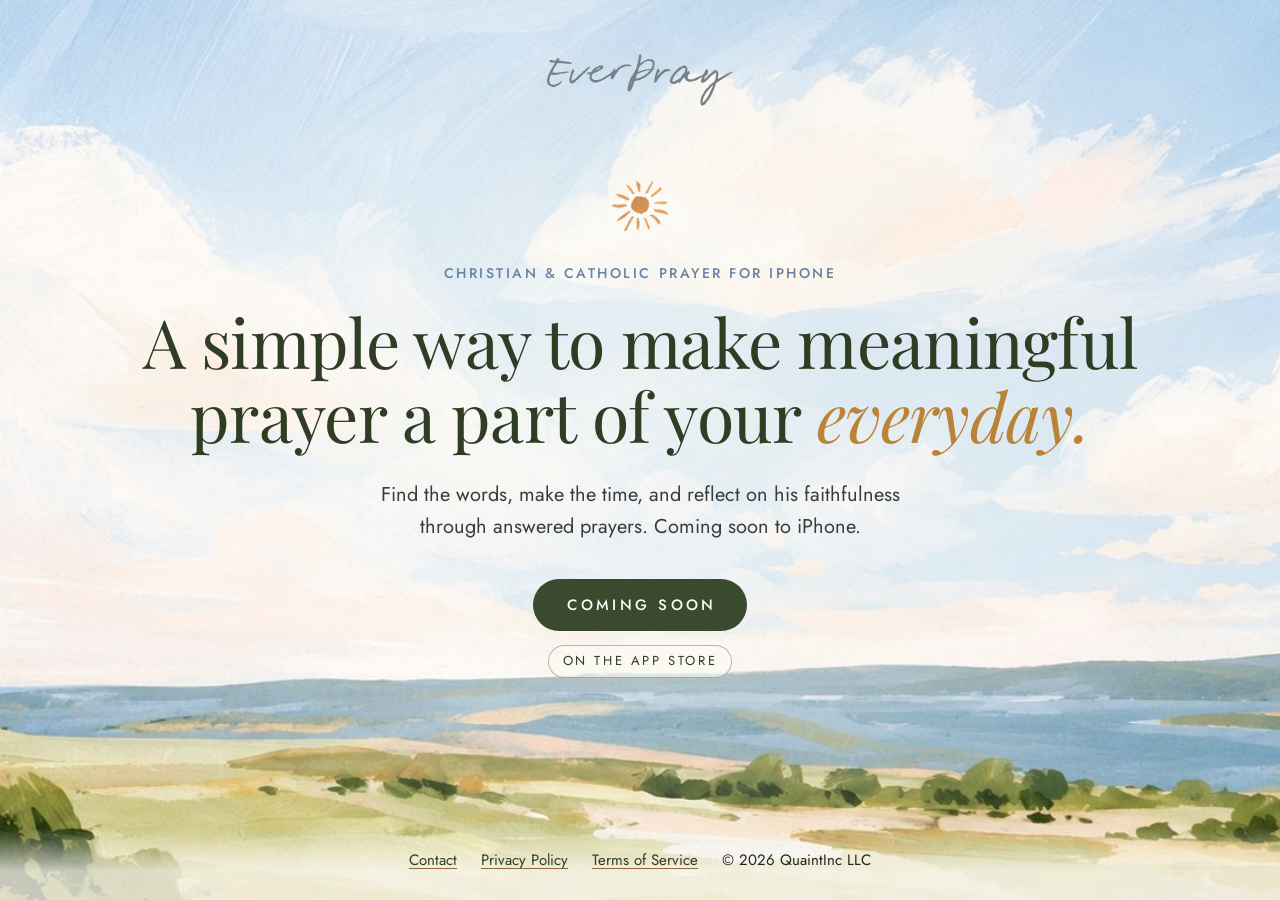
==== commit 29dca716: "Coming soon page as the homepage until launch Replaces index.html with the coming soon design from C" ====
--- a/index.html
+++ b/index.html
@@ -3,289 +3,79 @@
 <head>
 <meta charset="utf-8">
 <meta name="viewport" content="width=device-width, initial-scale=1">
-<title>EverPray — A personal prayer for wherever you are today</title>
-<meta name="description" content="EverPray is a Christian and Catholic prayer app for iPhone. Share what's on your heart and receive a personal prayer, written for you.">
+<title>EverPray — Coming soon to iPhone</title>
+<meta name="description" content="EverPray is a Christian and Catholic prayer app for iPhone. Personal prayers, written for you. Coming soon to the App Store.">
 <link rel="canonical" href="https://everprayapp.com/">
 <meta property="og:type" content="website">
 <meta property="og:site_name" content="EverPray">
-<meta property="og:title" content="EverPray — A personal prayer for wherever you are today">
-<meta property="og:description" content="EverPray is a Christian and Catholic prayer app for iPhone. Share what's on your heart and receive a personal prayer, written for you.">
+<meta property="og:title" content="EverPray — Coming soon to iPhone">
+<meta property="og:description" content="EverPray is a Christian and Catholic prayer app for iPhone. Personal prayers, written for you. Coming soon to the App Store.">
 <meta property="og:url" content="https://everprayapp.com/">
-<meta property="og:image" content="https://everprayapp.com/assets/og-image.jpg">
+<meta property="og:image" content="https://everprayapp.com/assets/og-coming-soon.jpg">
 <meta property="og:image:width" content="1200">
 <meta property="og:image:height" content="630">
-<meta property="og:image:alt" content="A soft painted morning sky over green hills">
 <meta name="twitter:card" content="summary_large_image">
-<meta name="theme-color" content="#F5F2EA">
 <link rel="icon" href="assets/app-icon.png">
 <link rel="apple-touch-icon" href="assets/app-icon.png">
 <link rel="preconnect" href="https://fonts.googleapis.com">
 <link rel="preconnect" href="https://fonts.gstatic.com" crossorigin>
-<link href="https://fonts.googleapis.com/css2?family=Jost:wght@300;400;500&amp;family=Playfair+Display:ital,wght@0,400;0,500;1,400&amp;display=swap" rel="stylesheet">
-<link rel="stylesheet" href="styles.css">
-<script src="main.js" defer></script>
+<link href="https://fonts.googleapis.com/css2?family=Jost:wght@300;400;500&family=Playfair+Display:ital,wght@0,400;0,500;1,400&display=swap" rel="stylesheet">
+<style>
+*{box-sizing:border-box}
+html,body{height:100%}
+body{margin:0;background:#CFE0EE;color:#23241F;font-family:'Jost',system-ui,sans-serif;font-size:18px;line-height:1.6;-webkit-font-smoothing:antialiased}
+h1,p{margin:0}
+a{color:#2F3D25;text-decoration-color:#8E6A3C;text-underline-offset:3px}
+a:hover{color:#23241F}
+a:focus-visible{outline:2px solid #8E6A3C;outline-offset:3px;border-radius:4px}
+
+.page{position:relative;min-height:100vh;min-height:100svh;display:flex;flex-direction:column;overflow:hidden}
+.bg{position:absolute;inset:0;width:100%;height:100%;object-fit:cover;object-position:center 30%;z-index:0;transform:scale(1.2);transform-origin:center 60%}
+@media (max-aspect-ratio:3/4){.bg{object-position:22% center}}
+.wash{position:absolute;inset:0;z-index:0;pointer-events:none;background:radial-gradient(ellipse 70% 55% at 50% 42%,rgba(252,250,244,.72) 0%,rgba(252,250,244,.45) 55%,rgba(252,250,244,0) 100%)}
+
+.header{position:relative;z-index:1;display:flex;justify-content:center;padding:clamp(36px,6vh,64px) 24px 0}
+.logo{height:clamp(40px,5vw,52px);width:auto;display:block}
+
+.main{position:relative;z-index:1;flex:1;display:flex;flex-direction:column;align-items:center;text-align:center;padding:clamp(40px,8vh,96px) 24px 48px;gap:28px}
+.sun{width:56px;height:56px;object-fit:contain}
+.eyebrow{font-size:14px;font-weight:500;letter-spacing:.18em;text-transform:uppercase;color:#6582A2;margin-bottom:-8px}
+.title{font-family:'Playfair Display',Georgia,serif;font-weight:400;font-size:clamp(36px,6.3vw,68px);line-height:1.08;letter-spacing:-.01em;color:#2F3D25;max-width:17em;text-wrap:balance}
+.title em{font-style:italic;color:#BA8438}
+.lead{font-size:clamp(16px,2vw,20px);color:#333E43;max-width:38em;text-wrap:balance}
+.badges{display:flex;flex-direction:column;align-items:center;gap:14px;margin-top:8px}
+.pill-primary{font-size:15px;font-weight:500;letter-spacing:.22em;text-transform:uppercase;color:#FCFAF4;background:#3A4A2E;border-radius:999px;padding:14px 30px 14px 34px}
+.pill-secondary{font-size:13px;letter-spacing:.2em;text-transform:uppercase;color:#2F3D25;background:rgba(252,250,244,.6);border:1px solid rgba(47,61,37,.35);border-radius:999px;padding:5px 14px}
+
+.footer{position:relative;z-index:1;padding:20px 24px 28px;display:flex;flex-wrap:wrap;justify-content:center;gap:8px 24px;font-size:15px;color:#23241F;background:linear-gradient(180deg,rgba(252,250,244,0) 0%,rgba(252,250,244,.75) 60%)}
+</style>
 </head>
 <body>
 <div class="page">
+  <img class="bg" src="assets/coastal-meadow.jpg" alt="" aria-hidden="true">
+  <div class="wash" aria-hidden="true"></div>
 
-<header class="site-header">
-  <a href="#top" class="site-header__logo" aria-label="EverPray home">
-    <img src="assets/logo.svg" alt="EverPray" width="157" height="44">
-  </a>
-  <a href="#download" class="pill-link">Get the app</a>
-</header>
+  <header class="header">
+    <img class="logo" src="assets/logo.svg" alt="EverPray">
+  </header>
 
-<main id="top">
+  <main class="main">
+    <img class="sun" src="assets/sun-icon.png" alt="">
+    <p class="eyebrow">Christian &amp; Catholic prayer for iPhone</p>
+    <h1 class="title">A simple way to make meaningful prayer a part of your <em>everyday.</em></h1>
+    <p class="lead">Find the words, make the time, and reflect on his faithfulness through answered prayers. Coming soon to iPhone.</p>
+    <div class="badges">
+      <span class="pill-primary">Coming soon</span>
+      <span class="pill-secondary">On the App Store</span>
+    </div>
+  </main>
 
-<!-- HERO -->
-<section class="hero" aria-labelledby="hero-title">
-  <div class="hero__bg" aria-hidden="true">
-    <img src="assets/hero-sky-landscape.jpg" alt="" width="2400" height="1800" fetchpriority="high">
-  </div>
-  <div class="hero__wash" aria-hidden="true"></div>
-  <div class="hero__inner">
-    <div class="hero__text">
-      <p class="eyebrow hero__eyebrow">Christian &amp; Catholic prayer for iPhone</p>
-      <h1 id="hero-title">A personal prayer for wherever you are today.</h1>
-      <p class="lead hero__lead">Share what's on your heart in a short, gentle check-in, and receive a prayer written for you, in warm and reverent words.</p>
-      <div id="download" class="hero__download">
-        <!-- TODO: replace with the real EverPray App Store URL -->
-        <a href="https://apps.apple.com/" class="badge">
-          <img src="assets/app-store-badge.svg" alt="Download EverPray on the App Store" width="168" height="56">
-        </a>
-        <span class="small">Free to download · One prayer a day, always free</span>
-      </div>
-    </div>
-    <div class="phone phone--hero">
-      <div class="phone__screen">
-        <img src="assets/shot-checkin.png" alt="EverPray check-in screen asking “How are you feeling today?” with gentle choices such as Peaceful, Grateful, Tired and Hopeful" width="390" height="844">
-      </div>
-    </div>
-  </div>
-</section>
-
-<!-- HOW IT WORKS -->
-<section id="how" class="section" aria-labelledby="how-title">
-  <div class="container">
-    <div class="section-head" data-fade>
-      <p class="eyebrow">How it works</p>
-      <h2 id="how-title">No perfect words needed.</h2>
-    </div>
-    <ol class="steps">
-      <li class="step" data-fade>
-        <img src="assets/icon-heart.png" alt="" aria-hidden="true" width="96" height="96" loading="lazy">
-        <span class="step__num">1</span>
-        <h3>Share what's on your heart</h3>
-        <p>How you're feeling, what's weighing on you, what you're asking God for, and who you're praying for.</p>
-      </li>
-      <li class="step" data-fade>
-        <img src="assets/icon-hands.png" alt="" aria-hidden="true" width="96" height="96" loading="lazy">
-        <span class="step__num">2</span>
-        <h3>Receive your prayer</h3>
-        <p>A personal prayer, written for you, in warm and reverent language.</p>
-      </li>
-      <li class="step" data-fade>
-        <img src="assets/icon-remember.png" alt="" aria-hidden="true" width="96" height="96" loading="lazy">
-        <span class="step__num">3</span>
-        <h3>Pray</h3>
-        <p>Take a quiet moment and bring it to God in your own time, then return tomorrow.</p>
-      </li>
-    </ol>
-  </div>
-</section>
-
-<!-- CHRISTIAN & CATHOLIC -->
-<section id="traditions" class="section section--panel" aria-labelledby="trad-title">
-  <div class="container traditions">
-    <div class="traditions__text" data-fade>
-      <p class="eyebrow">Christian &amp; Catholic</p>
-      <h2 id="trad-title">Prayers in the tradition you hold dear.</h2>
-      <p class="traditions__intro">Choose Christian or Catholic mode, and close each prayer the way that feels like home.</p>
-      <div class="modes">
-        <div class="mode mode--christian">
-          <h3>Christian</h3>
-          <ul class="mode__list">
-            <li><img src="assets/icon-bible.png" alt="" aria-hidden="true" width="30" height="30" loading="lazy">End with a Bible verse</li>
-            <li><img src="assets/icon-cross.png" alt="" aria-hidden="true" width="30" height="30" loading="lazy">Or close with the Lord's Prayer</li>
-          </ul>
-        </div>
-        <div class="mode mode--catholic">
-          <h3>Catholic</h3>
-          <ul class="mode__list">
-            <li><img src="assets/icon-bible.png" alt="" aria-hidden="true" width="30" height="30" loading="lazy">A Bible verse or the Lord's Prayer</li>
-            <li><img src="assets/icon-mary.png" alt="" aria-hidden="true" width="30" height="30" loading="lazy">A prayer to the Blessed Mother</li>
-            <li><img src="assets/icon-candle.png" alt="" aria-hidden="true" width="30" height="30" loading="lazy">A prayer with the saint of the day</li>
-          </ul>
-        </div>
-      </div>
-    </div>
-    <div class="traditions__phone" data-fade>
-      <div class="phone phone--md">
-        <div class="phone__screen">
-          <img src="assets/shot-settings.png" alt="EverPray settings in Catholic mode, with options to include a prayer to the Blessed Virgin Mary, a prayer to a saint, a Bible verse and the Lord’s Prayer" width="390" height="844" loading="lazy">
-        </div>
-      </div>
-    </div>
-  </div>
-</section>
-
-<!-- FEATURES -->
-<section id="features" class="section" aria-labelledby="feat-title">
-  <div class="container">
-    <div class="section-head" data-fade>
-      <p class="eyebrow">Features</p>
-      <h2 id="feat-title">Small helps for a faithful habit.</h2>
-    </div>
-    <div class="showcase" data-fade>
-      <div class="phone phone--sm">
-        <div class="phone__screen">
-          <img src="assets/shot-streak.png" alt="Prayer streak screen showing a 6-day streak and a calendar of days prayed this month" width="780" height="1688" loading="lazy">
-        </div>
-      </div>
-      <figure class="share-card">
-        <img src="assets/share-card.jpg" alt="A prayer shared as an image: Philippians 4:6 over a soft painted sunrise" width="676" height="881" loading="lazy">
-        <figcaption>Shared as an image</figcaption>
-      </figure>
-      <div class="phone phone--sm">
-        <div class="phone__screen">
-          <img src="assets/shot-prayer-log.png" alt="Prayer Log screen listing answered prayers, such as safe travels for our family and help through a difficult week" width="390" height="844" loading="lazy">
-        </div>
-      </div>
-    </div>
-    <div class="feature-grid">
-      <div class="feature" data-fade>
-        <h3>Prayer streak</h3>
-        <p>A quiet count of the days you've come to prayer, to encourage you back tomorrow.</p>
-      </div>
-      <div class="feature" data-fade>
-        <h3>Daily reminders</h3>
-        <p>A gentle nudge at the time you choose: before work, at lunch, or before sleep.</p>
-      </div>
-      <div class="feature" data-fade>
-        <h3>Share as an image</h3>
-        <p>Send a prayer to someone you're praying for, as a simple, beautiful image.</p>
-      </div>
-      <div class="feature" data-fade>
-        <h3>Prayer Log <span class="pro-pill">Pro</span></h3>
-        <p>Keep your intentions in one place, and return to them in prayer over time.</p>
-      </div>
-      <div class="feature" data-fade>
-        <h3>Answered prayers <span class="pro-pill">Pro</span></h3>
-        <p>Mark the prayers you've seen answered, and look back on God's faithfulness.</p>
-      </div>
-      <div class="feature" data-fade>
-        <h3>Export your prayers</h3>
-        <p>Your prayers belong to you. Export all of them whenever you like.</p>
-      </div>
-    </div>
-  </div>
-</section>
-
-<!-- FREE & PRO -->
-<section id="pro" class="section section--panel" aria-labelledby="pro-title">
-  <div class="container container--plans">
-    <div class="section-head" data-fade>
-      <p class="eyebrow">Free &amp; Pro</p>
-      <h2 id="pro-title">Begin for free. Go deeper with Pro.</h2>
-    </div>
-    <div class="plans">
-      <div class="plan plan--free" data-fade>
-        <h3>Free</h3>
-        <p class="plan__sub">Everything you need to pray each day.</p>
-        <ul class="plan__list">
-          <li>One personal prayer each day</li>
-          <li>A daily prayer to pray anytime</li>
-          <li>Christian or Catholic mode</li>
-          <li>Prayer endings: a Bible verse, the Lord’s Prayer, the Blessed Mother or the saint of the day</li>
-          <li>Your prayer streak and daily reminders</li>
-          <li>Share prayers as text or an image</li>
-          <li>Export all your prayers (PDF, text or spreadsheet)</li>
-          <li>Backup and sync across phones with a free account</li>
-        </ul>
-      </div>
-      <div class="plan plan--pro" data-fade>
-        <div class="plan__head">
-          <h3>EverPray Pro</h3>
-          <span class="trial-pill">7-day free trial</span>
-        </div>
-        <p class="plan__sub">Everything in Free, and more room to pray.</p>
-        <ul class="plan__list">
-          <li>Personal prayers whenever you need them</li>
-          <li>A new version of any prayer</li>
-          <li>Prayer Log for the intentions you’re praying for</li>
-          <li>Answered prayers, with your own notes</li>
-          <li>All your past prayers, ready to reopen</li>
-          <li>Favorites</li>
-          <li>Reflections on your prayer life</li>
-          <li>Gentle reminders to note answered prayers and reflect each month</li>
-        </ul>
-        <p class="plan__fine plan__fine--first">Try Pro free for 7 days, then choose monthly or yearly. The free trial is for first-time subscribers, and you'll need a free EverPray account to subscribe. Prices are shown in the App Store for your country. Cancel anytime in your Apple ID settings.</p>
-        <p class="plan__fine">If Pro ends, nothing is deleted. Your prayers stay saved and reopen if you subscribe again.</p>
-      </div>
-    </div>
-  </div>
-</section>
-
-<!-- PRIVATE BY DESIGN -->
-<section id="privacy" class="privacy" aria-labelledby="priv-title">
-  <div class="privacy__bg" aria-hidden="true">
-    <img src="assets/sky-pale.jpg" alt="" width="1352" height="1420" loading="lazy">
-  </div>
-  <div class="privacy__fade" aria-hidden="true"></div>
-  <div class="privacy__inner" data-fade>
-    <p class="eyebrow">Private by design</p>
-    <h2 id="priv-title">Your prayers are personal.</h2>
-    <p class="privacy__text">We never sell your information or use it for ads, and we don't allow your prayers to be used to train AI.</p>
-    <p class="privacy__link"><a href="privacy.html">Read our Privacy Policy</a></p>
-  </div>
-</section>
-
-<!-- ABOUT -->
-<section id="about" class="section" aria-labelledby="about-title">
-  <div class="about" data-fade>
-    <p class="eyebrow">About</p>
-    <h2 id="about-title">Why we created EverPray</h2>
-    <p class="about__lead">We created EverPray to make daily prayer feel simpler, more personal, and easier to return to.</p>
-    <p>Sometimes we want to pray, but we’re not quite sure what to say. Or our prayers become rushed and general when there’s actually so much on our hearts. EverPray helps you slow down for a moment, reflect on what you’re carrying, and bring it honestly to God.</p>
-    <p>We also wanted to make it easier to weave Scripture and traditional prayer into everyday life, not as something separate, but as part of a simple daily rhythm.</p>
-    <p>And over time, EverPray helps you look back on the prayers God has answered. In the busyness of life, it can be easy to overlook the graces we’ve already received. Remembering them helps us practice gratitude, recognize God’s goodness, and grow in trust.</p>
-    <p>Our hope is that EverPray makes prayer feel less like one more thing to do, and more like a meaningful part of your day.</p>
-    <div class="signature">
-      <img src="assets/founders-crop.jpg" alt="Leah and Frank, the founders of EverPray" width="96" height="96" loading="lazy">
-      <p>— Leah &amp; Frank</p>
-    </div>
-  </div>
-</section>
-
-<!-- CLOSING CTA -->
-<section class="cta-section" aria-labelledby="cta-title">
-  <div class="cta" data-fade>
-    <img src="assets/cross-clouds.png" alt="" aria-hidden="true" width="120" height="107" loading="lazy">
-    <h2 id="cta-title">Come as you are. Pray today.</h2>
-    <!-- TODO: replace with the real EverPray App Store URL -->
-    <a href="https://apps.apple.com/" class="badge">
-      <img src="assets/app-store-badge.svg" alt="Download EverPray on the App Store" width="168" height="56" loading="lazy">
-    </a>
-  </div>
-</section>
-
-</main>
-
-<footer class="site-footer">
-  <div class="site-footer__inner">
-    <img src="assets/logo.svg" alt="EverPray" width="157" height="44" loading="lazy">
-    <nav class="site-footer__nav" aria-label="Footer">
-      <a href="privacy.html">Privacy Policy</a>
-      <a href="terms.html">Terms of Service</a>
-      <a href="mailto:support@everprayapp.com">Contact</a>
-    </nav>
-    <div class="site-footer__legal">
-      <p>© 2026 QuaintInc LLC</p>
-      <p>EverPray is made by QuaintInc LLC in Austin, Texas.</p>
-    </div>
-  </div>
-</footer>
-
+  <footer class="footer">
+    <a href="mailto:support@everprayapp.com">Contact</a>
+    <a href="privacy.html">Privacy Policy</a>
+    <a href="terms.html">Terms of Service</a>
+    <span>© 2026 QuaintInc LLC</span>
+  </footer>
 </div>
 </body>
 </html>
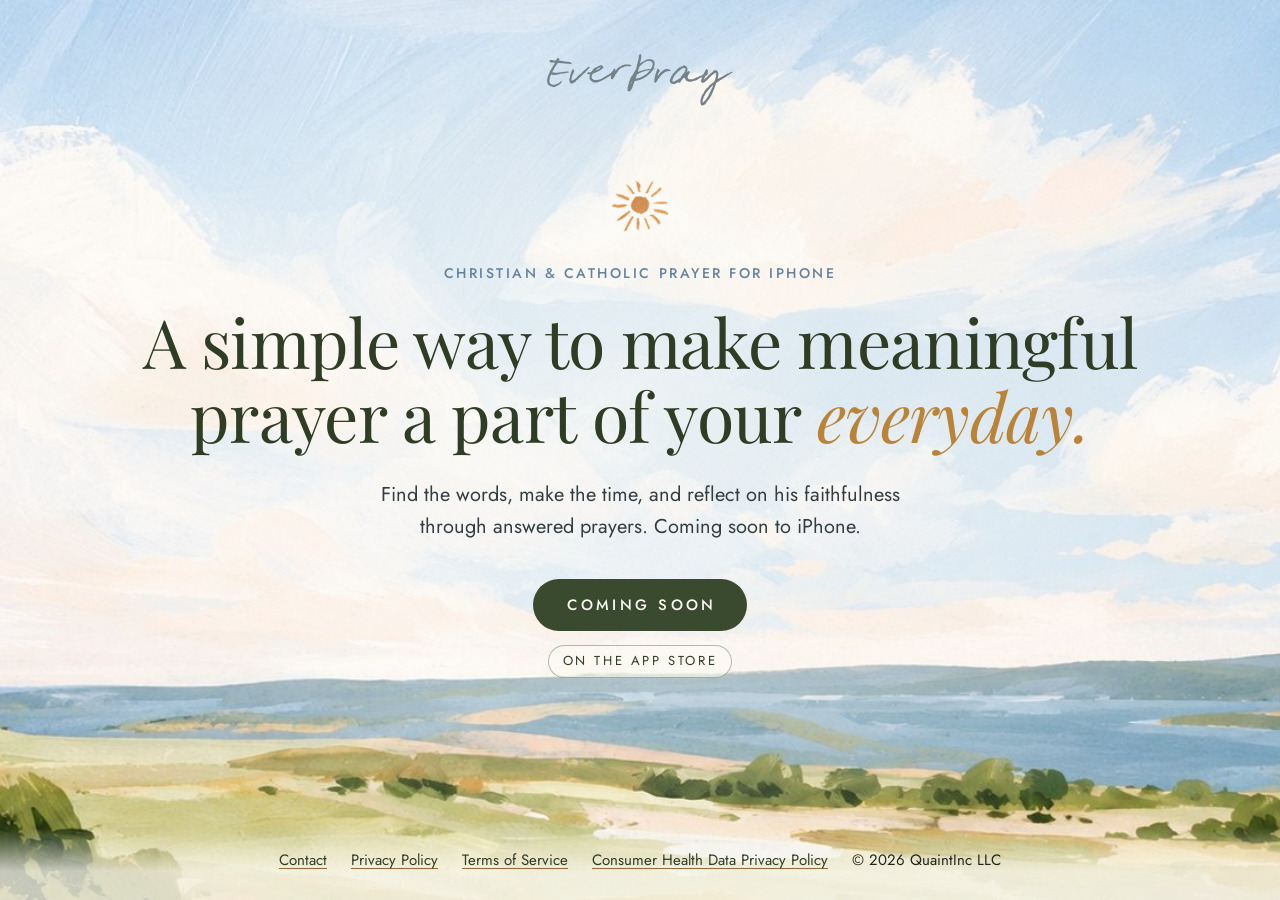
==== commit fb7f52ea: "Publish the attorney-reviewed policies (v2) and health data policy - privacy.html: attorney's v2 tex" ====
--- a/index.html
+++ b/index.html
@@ -74,6 +74,7 @@
     <a href="mailto:support@everprayapp.com">Contact</a>
     <a href="privacy.html">Privacy Policy</a>
     <a href="terms.html">Terms of Service</a>
+    <a href="health-data.html">Consumer Health Data Privacy Policy</a>
     <span>© 2026 QuaintInc LLC</span>
   </footer>
 </div>
